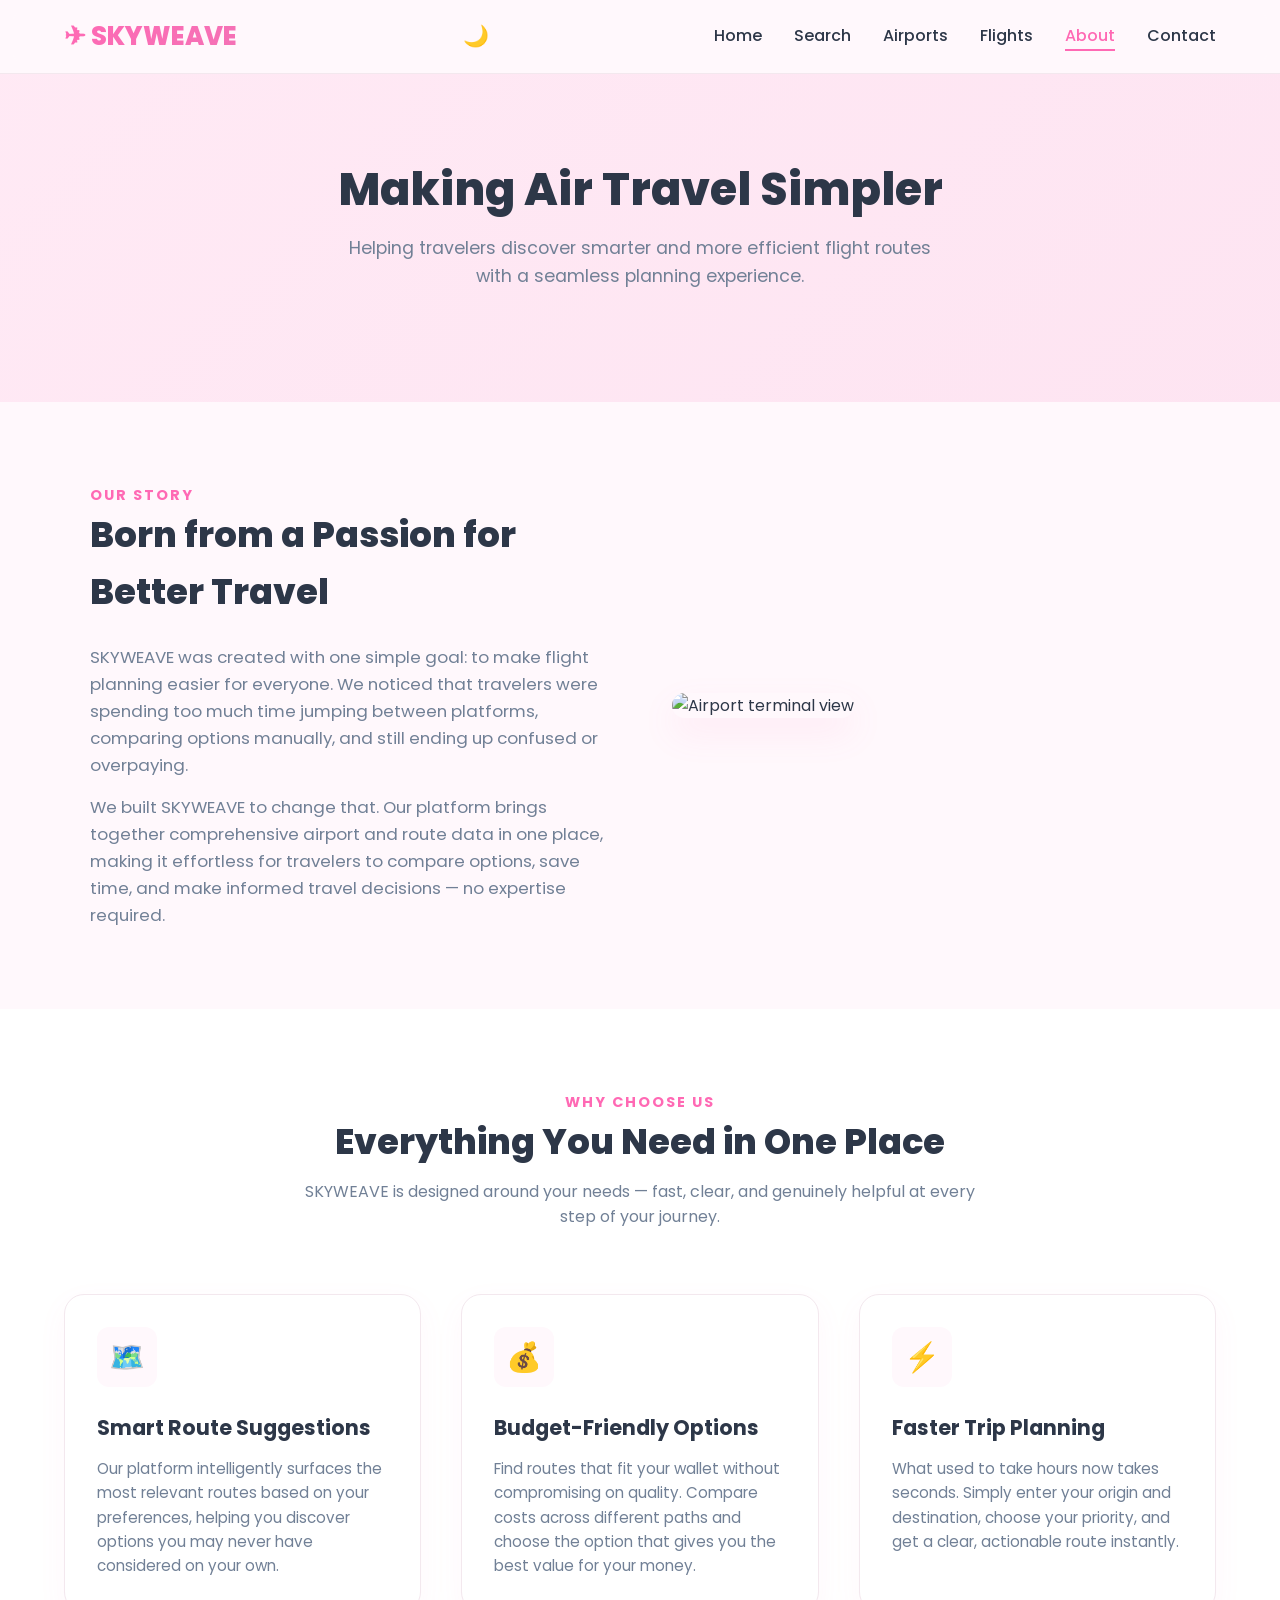
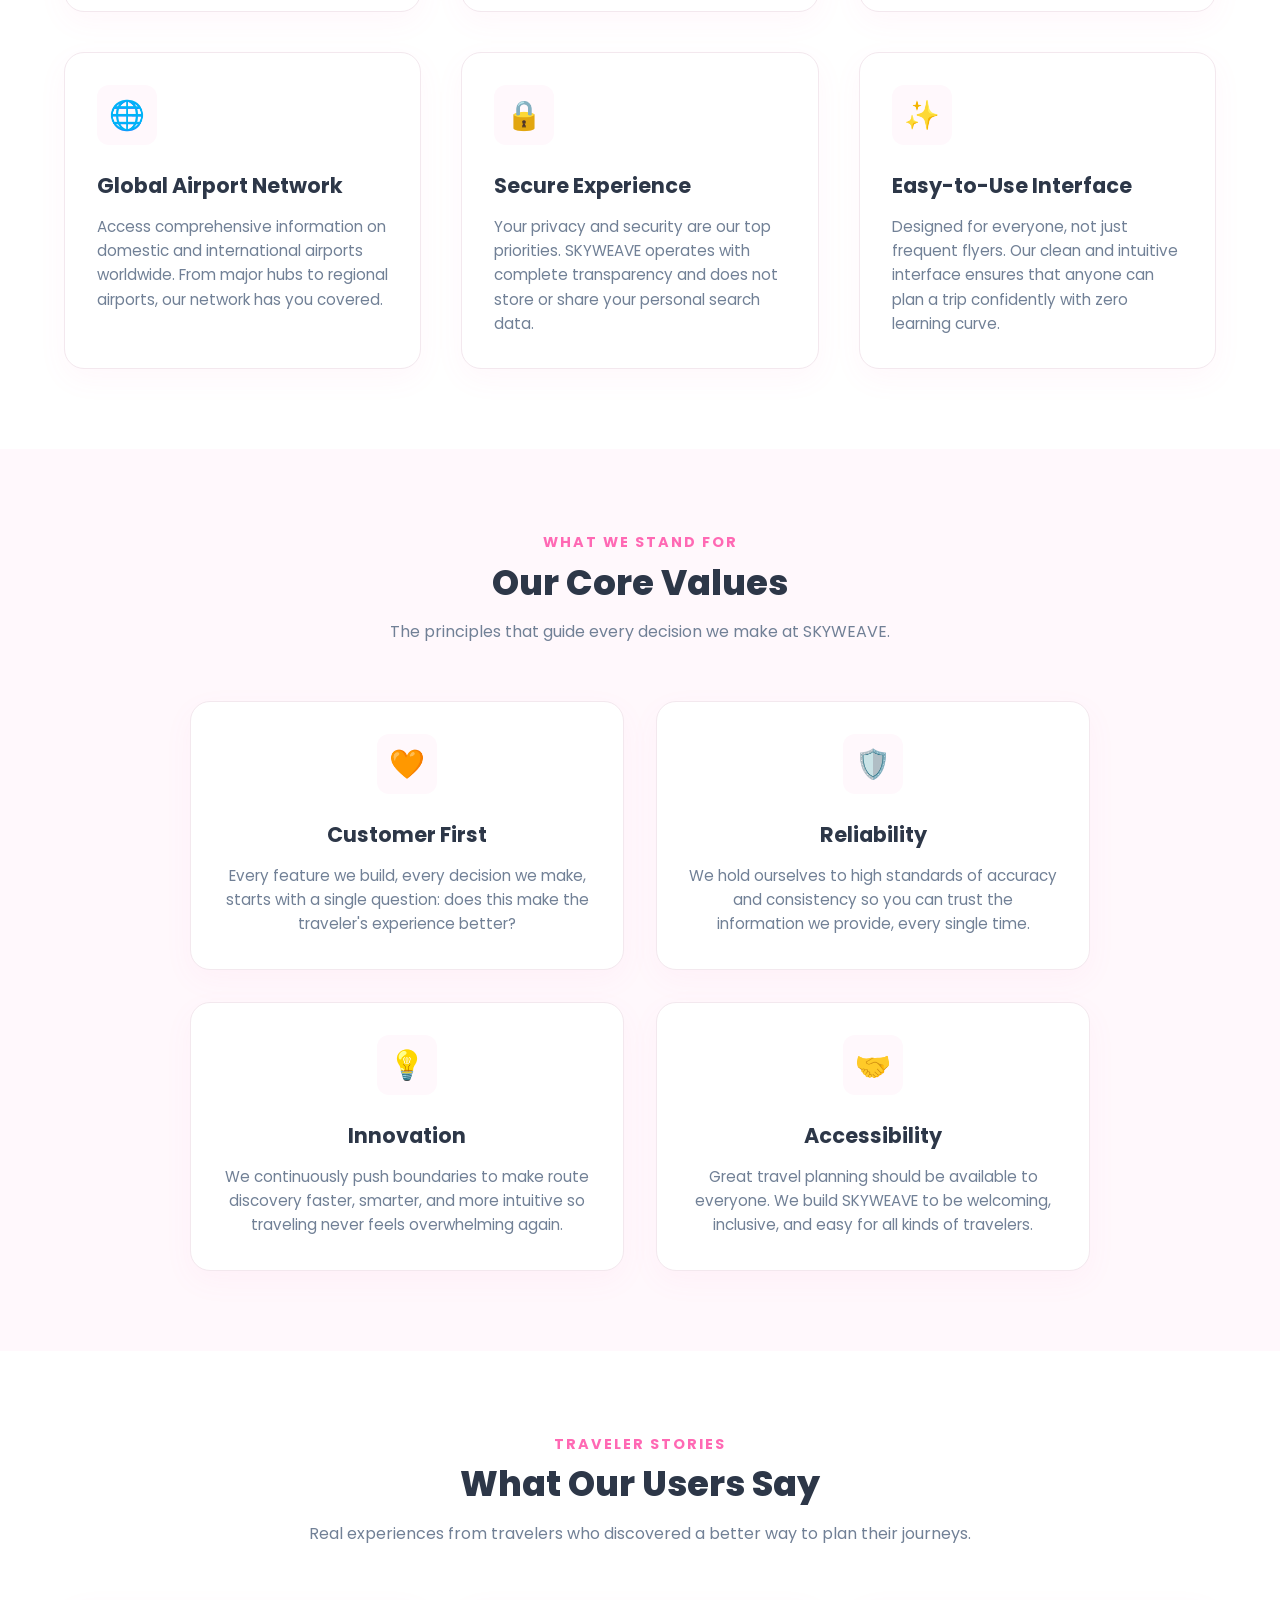
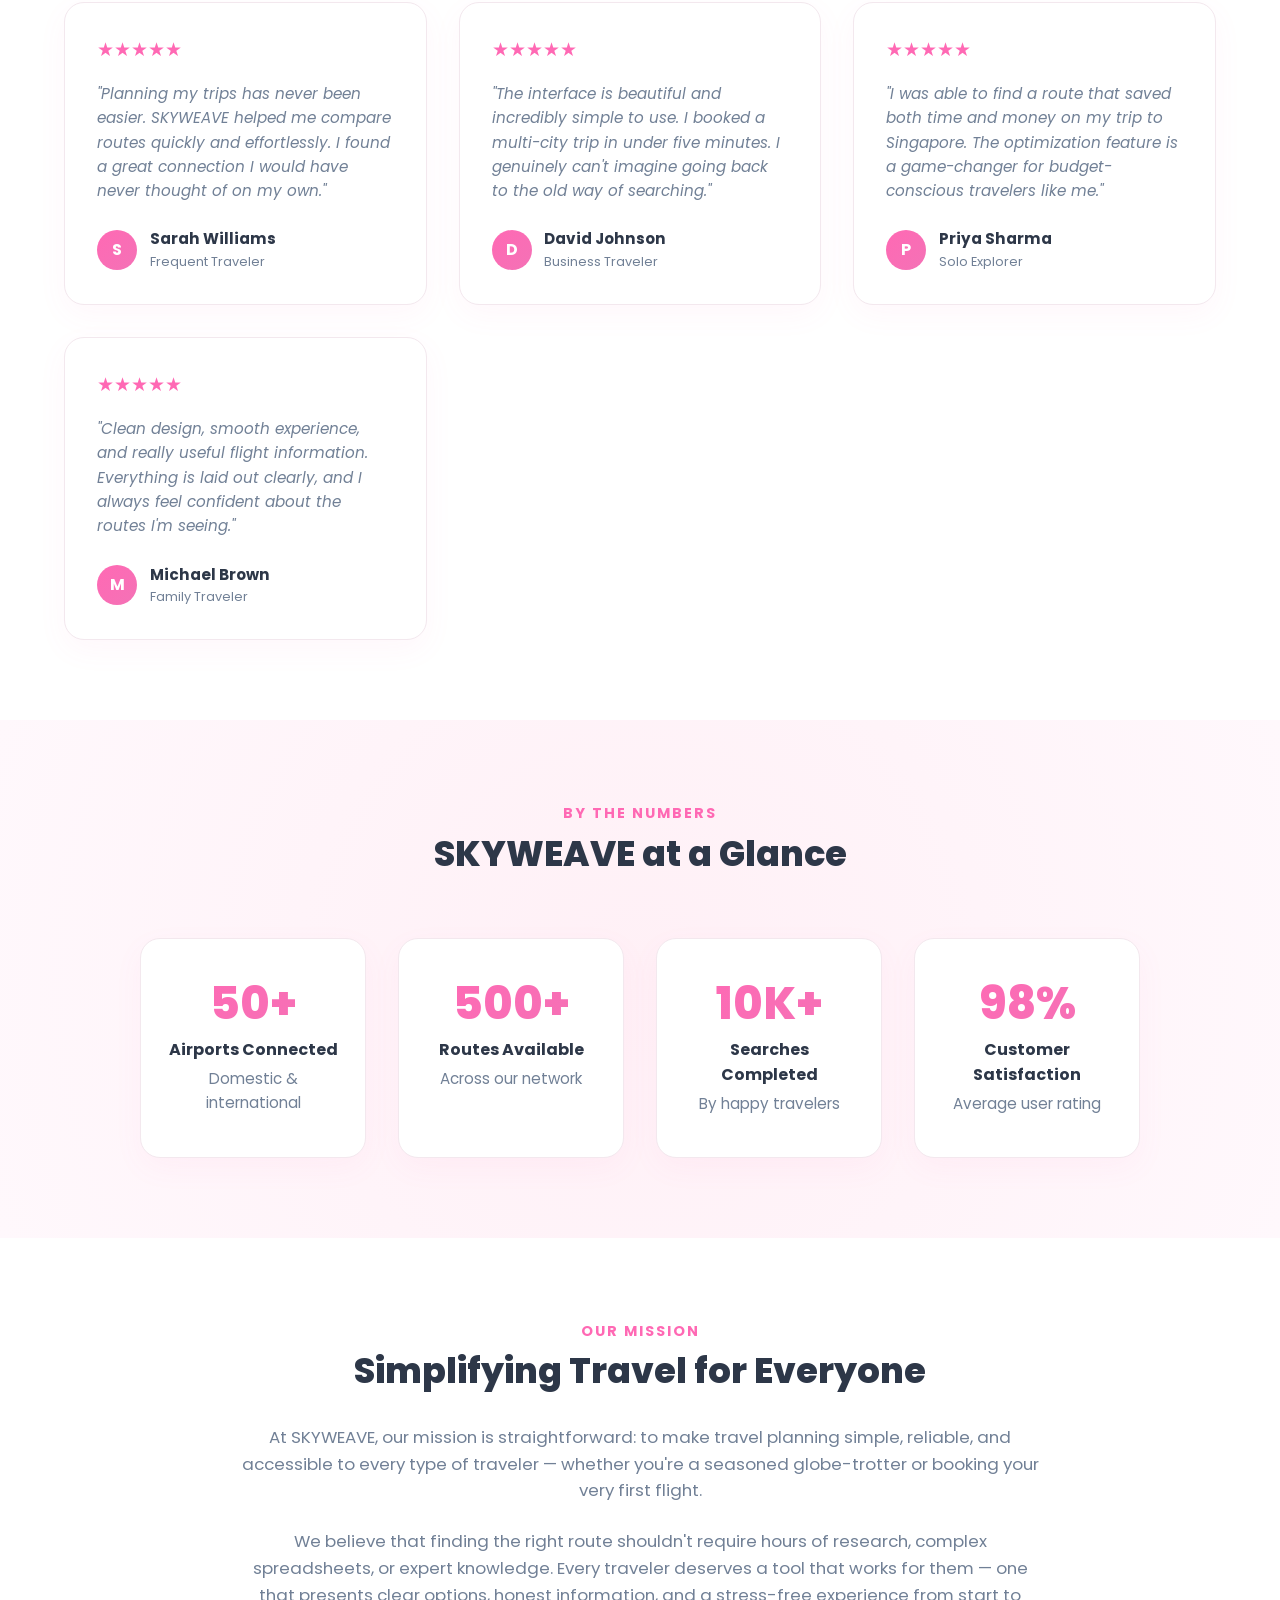
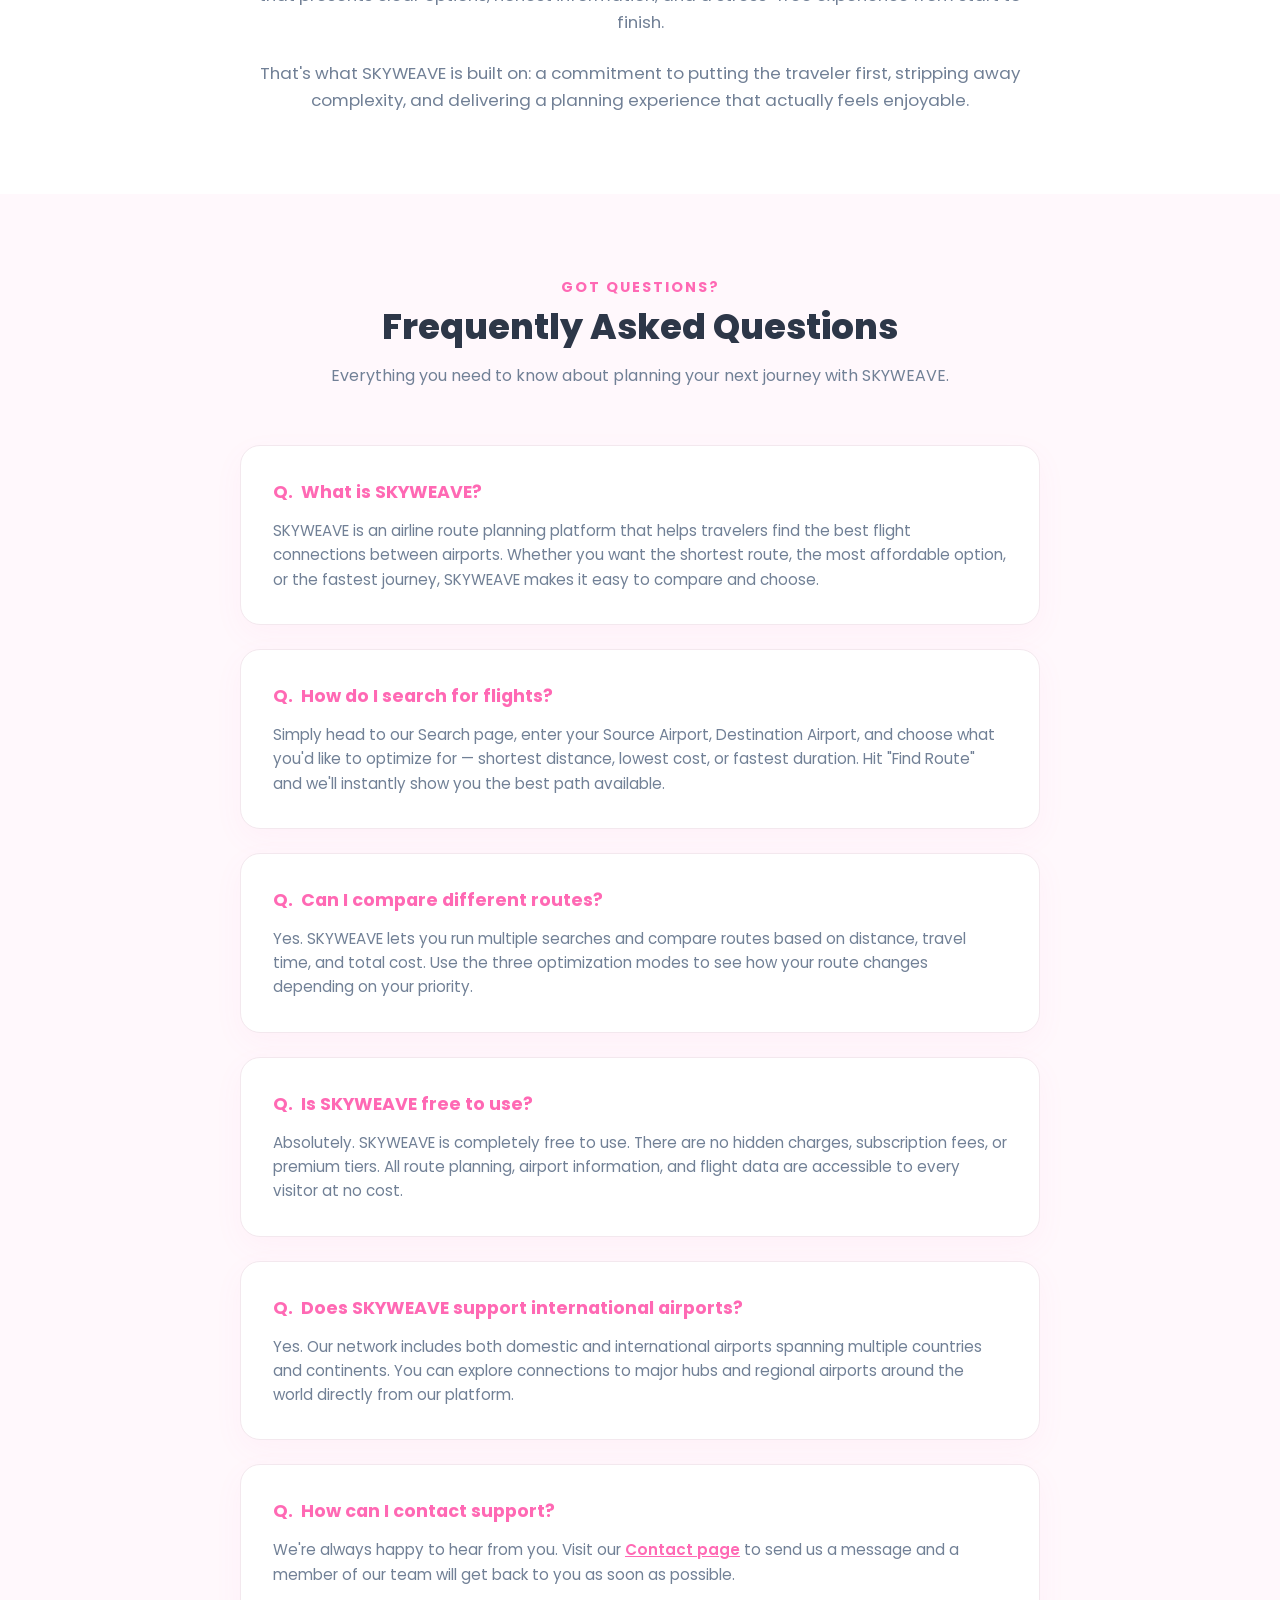
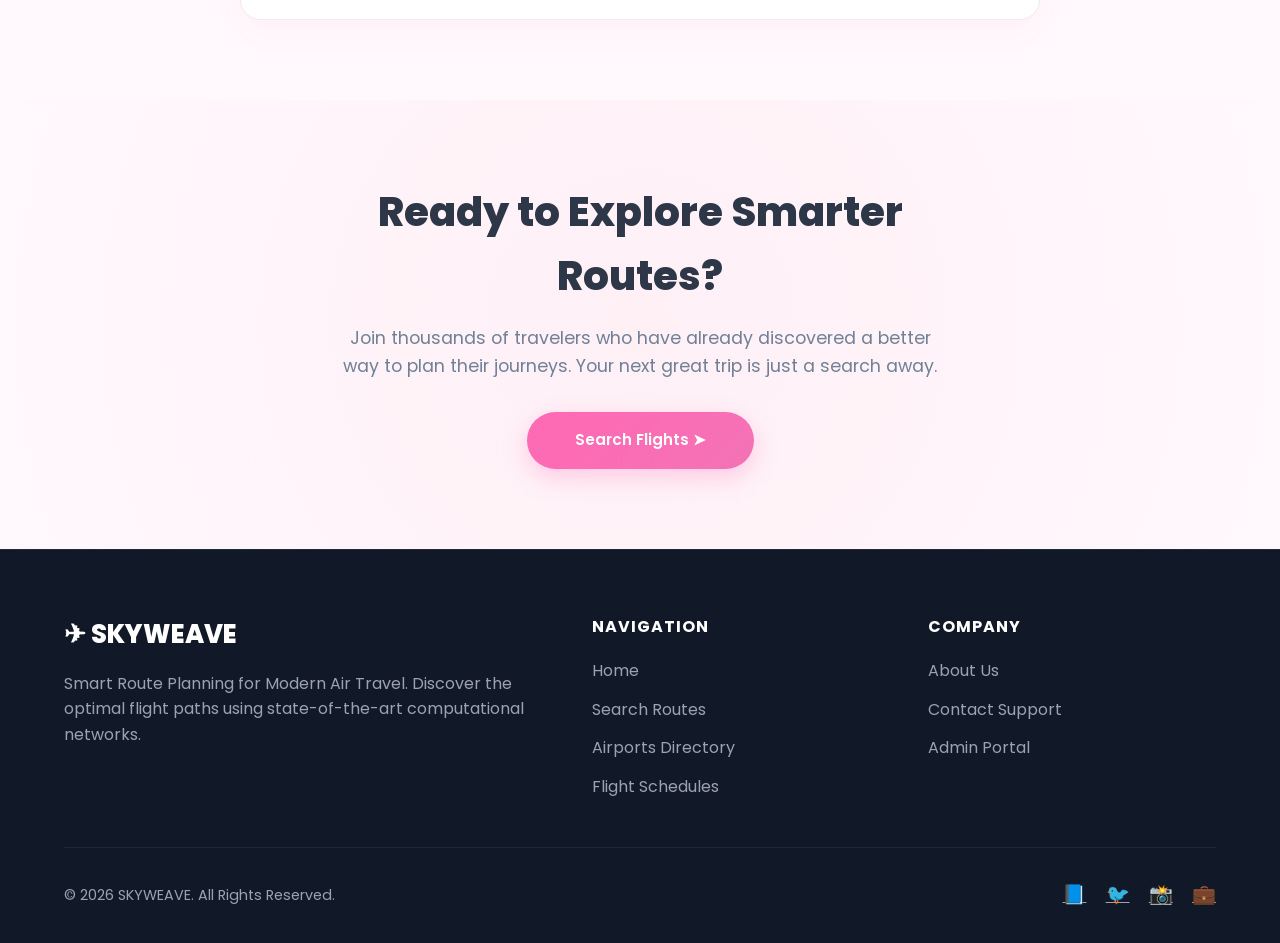
==== web/about.html @ efe57891 "Initial commit - SKYWEAVE Route Planning Platform" ====
<!DOCTYPE html>
<html lang="en">
<head>
    <meta charset="UTF-8">
    <meta name="viewport" content="width=device-width, initial-scale=1.0">
    <meta name="description" content="About SKYWEAVE - Making air travel simpler by helping travelers discover smarter and more efficient flight routes with a seamless planning experience.">
    <title>About Us | SKYWEAVE</title>
    <link rel="stylesheet" href="css/style.css">
</head>
<body>

    <!-- Navigation Bar -->
    <nav class="navbar">
        <a href="index.html" class="nav-brand">
            <span>✈ SKYWEAVE</span>
        </a>
        <button class="nav-toggle" aria-label="Toggle Navigation">☰</button>
        <ul class="nav-links">
            <li><a href="index.html">Home</a></li>
            <li><a href="search.html">Search</a></li>
            <li><a href="airports.html">Airports</a></li>
            <li><a href="flights.html">Flights</a></li>
            <li><a href="about.html">About</a></li>
            <li><a href="contact.html">Contact</a></li>
        </ul>
    </nav>

    <!-- Header Banner -->
    <header style="background: linear-gradient(135deg, rgba(255,105,180,0.1), rgba(244,114,182,0.15)), url('https://images.unsplash.com/photo-1534088568595-a066f410bcda?auto=format&fit=crop&w=1920&q=80') no-repeat center center; background-size: cover; padding: 5rem 5% 7rem 5%; text-align: center;">
        <h1 style="font-size: 2.8rem; font-weight: 800; color: var(--text-color); margin-bottom: 0.5rem;">Making Air Travel Simpler</h1>
        <p style="color: var(--text-muted); font-size: 1.1rem; max-width: 600px; margin: 0 auto;">Helping travelers discover smarter and more efficient flight routes with a seamless planning experience.</p>
    </header>

    <!-- Our Story Section -->
    <section class="section">
        <div style="display: grid; grid-template-columns: 1fr 1fr; gap: 4rem; align-items: center; max-width: 1100px; margin: 0 auto;">
            <div>
                <span class="section-subtitle">Our Story</span>
                <h2 class="section-title" style="margin-bottom: 1.5rem;">Born from a Passion for Better Travel</h2>
                <p class="card-text" style="font-size: 1.05rem; margin-bottom: 1rem;">
                    SKYWEAVE was created with one simple goal: to make flight planning easier for everyone. We noticed that travelers were spending too much time jumping between platforms, comparing options manually, and still ending up confused or overpaying.
                </p>
                <p class="card-text" style="font-size: 1.05rem;">
                    We built SKYWEAVE to change that. Our platform brings together comprehensive airport and route data in one place, making it effortless for travelers to compare options, save time, and make informed travel decisions — no expertise required.
                </p>
            </div>
            <div>
                <img src="https://images.unsplash.com/photo-1436491865332-7a61a109cc05?auto=format&fit=crop&w=800&q=80" alt="Airport terminal view" style="width: 100%; border-radius: var(--border-radius-lg); box-shadow: var(--shadow-medium);">
            </div>
        </div>
    </section>

    <!-- Why Choose SKYWEAVE Section -->
    <section class="section section-alt">
        <div class="section-header">
            <span class="section-subtitle">Why Choose Us</span>
            <h2 class="section-title">Everything You Need in One Place</h2>
            <p class="section-description">SKYWEAVE is designed around your needs — fast, clear, and genuinely helpful at every step of your journey.</p>
        </div>

        <div class="about-features" style="grid-template-columns: repeat(3, 1fr);">
            <div class="card">
                <div class="card-icon">🗺️</div>
                <h3 class="card-title">Smart Route Suggestions</h3>
                <p class="card-text">
                    Our platform intelligently surfaces the most relevant routes based on your preferences, helping you discover options you may never have considered on your own.
                </p>
            </div>
            <div class="card">
                <div class="card-icon">💰</div>
                <h3 class="card-title">Budget-Friendly Options</h3>
                <p class="card-text">
                    Find routes that fit your wallet without compromising on quality. Compare costs across different paths and choose the option that gives you the best value for your money.
                </p>
            </div>
            <div class="card">
                <div class="card-icon">⚡</div>
                <h3 class="card-title">Faster Trip Planning</h3>
                <p class="card-text">
                    What used to take hours now takes seconds. Simply enter your origin and destination, choose your priority, and get a clear, actionable route instantly.
                </p>
            </div>
            <div class="card">
                <div class="card-icon">🌐</div>
                <h3 class="card-title">Global Airport Network</h3>
                <p class="card-text">
                    Access comprehensive information on domestic and international airports worldwide. From major hubs to regional airports, our network has you covered.
                </p>
            </div>
            <div class="card">
                <div class="card-icon">🔒</div>
                <h3 class="card-title">Secure Experience</h3>
                <p class="card-text">
                    Your privacy and security are our top priorities. SKYWEAVE operates with complete transparency and does not store or share your personal search data.
                </p>
            </div>
            <div class="card">
                <div class="card-icon">✨</div>
                <h3 class="card-title">Easy-to-Use Interface</h3>
                <p class="card-text">
                    Designed for everyone, not just frequent flyers. Our clean and intuitive interface ensures that anyone can plan a trip confidently with zero learning curve.
                </p>
            </div>
        </div>
    </section>

    <!-- Our Values Section -->
    <section class="section">
        <div class="section-header">
            <span class="section-subtitle">What We Stand For</span>
            <h2 class="section-title">Our Core Values</h2>
            <p class="section-description">The principles that guide every decision we make at SKYWEAVE.</p>
        </div>

        <div class="card-grid" style="max-width: 900px; margin: 0 auto;">
            <div class="card" style="text-align: center;">
                <div class="card-icon" style="margin: 0 auto 1.5rem auto;">🧡</div>
                <h3 class="card-title">Customer First</h3>
                <p class="card-text">Every feature we build, every decision we make, starts with a single question: does this make the traveler's experience better?</p>
            </div>
            <div class="card" style="text-align: center;">
                <div class="card-icon" style="margin: 0 auto 1.5rem auto;">🛡️</div>
                <h3 class="card-title">Reliability</h3>
                <p class="card-text">We hold ourselves to high standards of accuracy and consistency so you can trust the information we provide, every single time.</p>
            </div>
            <div class="card" style="text-align: center;">
                <div class="card-icon" style="margin: 0 auto 1.5rem auto;">💡</div>
                <h3 class="card-title">Innovation</h3>
                <p class="card-text">We continuously push boundaries to make route discovery faster, smarter, and more intuitive so traveling never feels overwhelming again.</p>
            </div>
            <div class="card" style="text-align: center;">
                <div class="card-icon" style="margin: 0 auto 1.5rem auto;">🤝</div>
                <h3 class="card-title">Accessibility</h3>
                <p class="card-text">Great travel planning should be available to everyone. We build SKYWEAVE to be welcoming, inclusive, and easy for all kinds of travelers.</p>
            </div>
        </div>
    </section>

    <!-- Customer Reviews Section -->
    <section class="section section-alt">
        <div class="section-header">
            <span class="section-subtitle">Traveler Stories</span>
            <h2 class="section-title">What Our Users Say</h2>
            <p class="section-description">Real experiences from travelers who discovered a better way to plan their journeys.</p>
        </div>

        <div class="card-grid">
            <div class="card">
                <div style="color: var(--primary); font-size: 1.2rem; margin-bottom: 1rem;">&#9733;&#9733;&#9733;&#9733;&#9733;</div>
                <p class="card-text" style="font-style: italic; margin-bottom: 1.5rem;">"Planning my trips has never been easier. SKYWEAVE helped me compare routes quickly and effortlessly. I found a great connection I would have never thought of on my own."</p>
                <div style="display: flex; align-items: center; gap: 0.8rem;">
                    <div style="width: 40px; height: 40px; border-radius: 50%; background: linear-gradient(135deg, var(--primary), var(--accent)); display: flex; align-items: center; justify-content: center; color: white; font-weight: 700; flex-shrink: 0;">S</div>
                    <div>
                        <div style="font-weight: 700; font-size: 0.95rem; color: var(--text-color);">Sarah Williams</div>
                        <div style="font-size: 0.8rem; color: var(--text-muted);">Frequent Traveler</div>
                    </div>
                </div>
            </div>
            <div class="card">
                <div style="color: var(--primary); font-size: 1.2rem; margin-bottom: 1rem;">&#9733;&#9733;&#9733;&#9733;&#9733;</div>
                <p class="card-text" style="font-style: italic; margin-bottom: 1.5rem;">"The interface is beautiful and incredibly simple to use. I booked a multi-city trip in under five minutes. I genuinely can't imagine going back to the old way of searching."</p>
                <div style="display: flex; align-items: center; gap: 0.8rem;">
                    <div style="width: 40px; height: 40px; border-radius: 50%; background: linear-gradient(135deg, var(--primary), var(--accent)); display: flex; align-items: center; justify-content: center; color: white; font-weight: 700; flex-shrink: 0;">D</div>
                    <div>
                        <div style="font-weight: 700; font-size: 0.95rem; color: var(--text-color);">David Johnson</div>
                        <div style="font-size: 0.8rem; color: var(--text-muted);">Business Traveler</div>
                    </div>
                </div>
            </div>
            <div class="card">
                <div style="color: var(--primary); font-size: 1.2rem; margin-bottom: 1rem;">&#9733;&#9733;&#9733;&#9733;&#9733;</div>
                <p class="card-text" style="font-style: italic; margin-bottom: 1.5rem;">"I was able to find a route that saved both time and money on my trip to Singapore. The optimization feature is a game-changer for budget-conscious travelers like me."</p>
                <div style="display: flex; align-items: center; gap: 0.8rem;">
                    <div style="width: 40px; height: 40px; border-radius: 50%; background: linear-gradient(135deg, var(--primary), var(--accent)); display: flex; align-items: center; justify-content: center; color: white; font-weight: 700; flex-shrink: 0;">P</div>
                    <div>
                        <div style="font-weight: 700; font-size: 0.95rem; color: var(--text-color);">Priya Sharma</div>
                        <div style="font-size: 0.8rem; color: var(--text-muted);">Solo Explorer</div>
                    </div>
                </div>
            </div>
            <div class="card">
                <div style="color: var(--primary); font-size: 1.2rem; margin-bottom: 1rem;">&#9733;&#9733;&#9733;&#9733;&#9733;</div>
                <p class="card-text" style="font-style: italic; margin-bottom: 1.5rem;">"Clean design, smooth experience, and really useful flight information. Everything is laid out clearly, and I always feel confident about the routes I'm seeing."</p>
                <div style="display: flex; align-items: center; gap: 0.8rem;">
                    <div style="width: 40px; height: 40px; border-radius: 50%; background: linear-gradient(135deg, var(--primary), var(--accent)); display: flex; align-items: center; justify-content: center; color: white; font-weight: 700; flex-shrink: 0;">M</div>
                    <div>
                        <div style="font-weight: 700; font-size: 0.95rem; color: var(--text-color);">Michael Brown</div>
                        <div style="font-size: 0.8rem; color: var(--text-muted);">Family Traveler</div>
                    </div>
                </div>
            </div>
        </div>
    </section>

    <!-- Statistics Section -->
    <section class="section" style="background: radial-gradient(circle at center, #FFF0F6, var(--bg-color));">
        <div class="section-header">
            <span class="section-subtitle">By the Numbers</span>
            <h2 class="section-title">SKYWEAVE at a Glance</h2>
        </div>

        <div style="display: grid; grid-template-columns: repeat(4, 1fr); gap: 2rem; max-width: 1000px; margin: 0 auto;">
            <div class="card" style="text-align: center; padding: 2.5rem 1.5rem;">
                <div style="font-size: 2.8rem; font-weight: 800; background: linear-gradient(135deg, var(--primary), var(--accent)); -webkit-background-clip: text; -webkit-text-fill-color: transparent; line-height: 1.1; margin-bottom: 0.5rem;">50+</div>
                <div style="font-weight: 700; color: var(--text-color); margin-bottom: 0.3rem;">Airports Connected</div>
                <div class="card-text">Domestic &amp; international</div>
            </div>
            <div class="card" style="text-align: center; padding: 2.5rem 1.5rem;">
                <div style="font-size: 2.8rem; font-weight: 800; background: linear-gradient(135deg, var(--primary), var(--accent)); -webkit-background-clip: text; -webkit-text-fill-color: transparent; line-height: 1.1; margin-bottom: 0.5rem;">500+</div>
                <div style="font-weight: 700; color: var(--text-color); margin-bottom: 0.3rem;">Routes Available</div>
                <div class="card-text">Across our network</div>
            </div>
            <div class="card" style="text-align: center; padding: 2.5rem 1.5rem;">
                <div style="font-size: 2.8rem; font-weight: 800; background: linear-gradient(135deg, var(--primary), var(--accent)); -webkit-background-clip: text; -webkit-text-fill-color: transparent; line-height: 1.1; margin-bottom: 0.5rem;">10K+</div>
                <div style="font-weight: 700; color: var(--text-color); margin-bottom: 0.3rem;">Searches Completed</div>
                <div class="card-text">By happy travelers</div>
            </div>
            <div class="card" style="text-align: center; padding: 2.5rem 1.5rem;">
                <div style="font-size: 2.8rem; font-weight: 800; background: linear-gradient(135deg, var(--primary), var(--accent)); -webkit-background-clip: text; -webkit-text-fill-color: transparent; line-height: 1.1; margin-bottom: 0.5rem;">98%</div>
                <div style="font-weight: 700; color: var(--text-color); margin-bottom: 0.3rem;">Customer Satisfaction</div>
                <div class="card-text">Average user rating</div>
            </div>
        </div>
    </section>

    <!-- Our Mission Section -->
    <section class="section section-alt">
        <div style="max-width: 800px; margin: 0 auto; text-align: center;">
            <span class="section-subtitle">Our Mission</span>
            <h2 class="section-title" style="margin-bottom: 1.5rem;">Simplifying Travel for Everyone</h2>
            <p class="card-text" style="font-size: 1.05rem; margin-bottom: 1.5rem;">
                At SKYWEAVE, our mission is straightforward: to make travel planning simple, reliable, and accessible to every type of traveler — whether you're a seasoned globe-trotter or booking your very first flight.
            </p>
            <p class="card-text" style="font-size: 1.05rem; margin-bottom: 1.5rem;">
                We believe that finding the right route shouldn't require hours of research, complex spreadsheets, or expert knowledge. Every traveler deserves a tool that works for them — one that presents clear options, honest information, and a stress-free experience from start to finish.
            </p>
            <p class="card-text" style="font-size: 1.05rem;">
                That's what SKYWEAVE is built on: a commitment to putting the traveler first, stripping away complexity, and delivering a planning experience that actually feels enjoyable.
            </p>
        </div>
    </section>

    <!-- FAQ Section -->
    <section class="section">
        <div class="section-header">
            <span class="section-subtitle">Got Questions?</span>
            <h2 class="section-title">Frequently Asked Questions</h2>
            <p class="section-description">Everything you need to know about planning your next journey with SKYWEAVE.</p>
        </div>

        <div style="max-width: 800px; margin: 0 auto; display: flex; flex-direction: column; gap: 1.5rem;">
            <div class="card">
                <h3 class="card-title" style="font-size: 1.1rem; display: flex; gap: 0.5rem; color: var(--primary);">
                    <span>Q.</span> What is SKYWEAVE?
                </h3>
                <p class="card-text" style="margin-top: 0.5rem;">
                    SKYWEAVE is an airline route planning platform that helps travelers find the best flight connections between airports. Whether you want the shortest route, the most affordable option, or the fastest journey, SKYWEAVE makes it easy to compare and choose.
                </p>
            </div>
            <div class="card">
                <h3 class="card-title" style="font-size: 1.1rem; display: flex; gap: 0.5rem; color: var(--primary);">
                    <span>Q.</span> How do I search for flights?
                </h3>
                <p class="card-text" style="margin-top: 0.5rem;">
                    Simply head to our Search page, enter your Source Airport, Destination Airport, and choose what you'd like to optimize for — shortest distance, lowest cost, or fastest duration. Hit "Find Route" and we'll instantly show you the best path available.
                </p>
            </div>
            <div class="card">
                <h3 class="card-title" style="font-size: 1.1rem; display: flex; gap: 0.5rem; color: var(--primary);">
                    <span>Q.</span> Can I compare different routes?
                </h3>
                <p class="card-text" style="margin-top: 0.5rem;">
                    Yes. SKYWEAVE lets you run multiple searches and compare routes based on distance, travel time, and total cost. Use the three optimization modes to see how your route changes depending on your priority.
                </p>
            </div>
            <div class="card">
                <h3 class="card-title" style="font-size: 1.1rem; display: flex; gap: 0.5rem; color: var(--primary);">
                    <span>Q.</span> Is SKYWEAVE free to use?
                </h3>
                <p class="card-text" style="margin-top: 0.5rem;">
                    Absolutely. SKYWEAVE is completely free to use. There are no hidden charges, subscription fees, or premium tiers. All route planning, airport information, and flight data are accessible to every visitor at no cost.
                </p>
            </div>
            <div class="card">
                <h3 class="card-title" style="font-size: 1.1rem; display: flex; gap: 0.5rem; color: var(--primary);">
                    <span>Q.</span> Does SKYWEAVE support international airports?
                </h3>
                <p class="card-text" style="margin-top: 0.5rem;">
                    Yes. Our network includes both domestic and international airports spanning multiple countries and continents. You can explore connections to major hubs and regional airports around the world directly from our platform.
                </p>
            </div>
            <div class="card">
                <h3 class="card-title" style="font-size: 1.1rem; display: flex; gap: 0.5rem; color: var(--primary);">
                    <span>Q.</span> How can I contact support?
                </h3>
                <p class="card-text" style="margin-top: 0.5rem;">
                    We're always happy to hear from you. Visit our <a href="contact.html" style="color: var(--primary); font-weight: 600;">Contact page</a> to send us a message and a member of our team will get back to you as soon as possible.
                </p>
            </div>
        </div>
    </section>

    <!-- Call to Action Section -->
    <section class="section section-alt" style="text-align: center; background: radial-gradient(circle at center, #FFF0F6, var(--bg-color));">
        <div style="max-width: 600px; margin: 0 auto;">
            <h2 class="section-title" style="font-size: 2.5rem; margin-bottom: 1rem;">Ready to Explore Smarter Routes?</h2>
            <p class="section-description" style="margin-bottom: 2rem; font-size: 1.1rem;">
                Join thousands of travelers who have already discovered a better way to plan their journeys. Your next great trip is just a search away.
            </p>
            <a href="search.html" class="btn btn-primary" style="padding: 1rem 3rem;">Search Flights &#10148;</a>
        </div>
    </section>

    <!-- Footer -->
    <footer class="footer">
        <div class="footer-grid">
            <div class="footer-brand">
                <a href="index.html" class="footer-logo">✈ SKYWEAVE</a>
                <p>Smart Route Planning for Modern Air Travel. Discover the optimal flight paths using state-of-the-art computational networks.</p>
            </div>
            <div>
                <h4 class="footer-title">Navigation</h4>
                <ul class="footer-links">
                    <li><a href="index.html">Home</a></li>
                    <li><a href="search.html">Search Routes</a></li>
                    <li><a href="airports.html">Airports Directory</a></li>
                    <li><a href="flights.html">Flight Schedules</a></li>
                </ul>
            </div>
            <div>
                <h4 class="footer-title">Company</h4>
                <ul class="footer-links">
                    <li><a href="about.html">About Us</a></li>
                    <li><a href="contact.html">Contact Support</a></li>
                    <li><a href="admin-login.html">Admin Portal</a></li>
                </ul>
            </div>
        </div>
        <div class="footer-bottom">
            <p>&copy; 2026 SKYWEAVE. All Rights Reserved.</p>
            <div class="footer-socials">
                <a href="#">📘</a>
                <a href="#">🐦</a>
                <a href="#">📸</a>
                <a href="#">💼</a>
            </div>
        </div>
    </footer>

    <script src="js/app.js"></script>
</body>
</html>
---- web/css/style.css ----
@import url('https://fonts.googleapis.com/css2?family=Poppins:wght@300;400;500;600;700;800&display=swap');

:root {
    --bg-color: #FFF8FC;
    --card-color: #ffffff;
    --primary: #FF69B4;
    --primary-hover: #e0529c;
    --secondary: #FFC1DA;
    --accent: #F472B6;
    --text-color: #2D3748;
    --text-muted: #718096;
    --border-color: #F3E8EE;
    --success: #10B981;
    --error: #EF4444;
    --warning: #F59E0B;
    
    --shadow-soft: 0 10px 30px rgba(255, 105, 180, 0.05);
    --shadow-medium: 0 15px 35px rgba(255, 105, 180, 0.1);
    --shadow-glow: 0 8px 25px rgba(255, 105, 180, 0.3);
    
    --transition-smooth: all 0.3s cubic-bezier(0.4, 0, 0.2, 1);
    --border-radius-lg: 20px;
    --border-radius-md: 12px;
    --border-radius-pill: 50px;
}

[data-theme="dark"] {
    --bg-color: #0F090D;
    --card-color: #1A1217;
    --text-color: #F8FAFC;
    --text-muted: #94A3B8;
    --border-color: #2D1B25;
    
    --shadow-soft: 0 10px 30px rgba(0, 0, 0, 0.3);
    --shadow-medium: 0 15px 35px rgba(0, 0, 0, 0.45);
    --shadow-glow: 0 8px 25px rgba(255, 105, 180, 0.2);
}

* {
    margin: 0;
    padding: 0;
    box-sizing: border-box;
}

body {
    font-family: 'Poppins', sans-serif;
    background-color: var(--bg-color);
    color: var(--text-color);
    line-height: 1.6;
    overflow-x: hidden;
}

/* Animations */
@keyframes fadeIn {
    from { opacity: 0; }
    to { opacity: 1; }
}

@keyframes slideUp {
    from {
        opacity: 0;
        transform: translateY(30px);
    }
    to {
        opacity: 1;
        transform: translateY(0);
    }
}

@keyframes floatAirplane {
    0% { transform: translateY(0px) rotate(0deg); }
    50% { transform: translateY(-10px) rotate(2deg); }
    100% { transform: translateY(0px) rotate(0deg); }
}

@keyframes driftClouds {
    0% { transform: translateX(-10%); }
    100% { transform: translateX(110%); }
}

@keyframes pulseGlow {
    0% { box-shadow: 0 0 0 0 rgba(255, 105, 180, 0.4); }
    70% { box-shadow: 0 0 0 15px rgba(255, 105, 180, 0); }
    100% { box-shadow: 0 0 0 0 rgba(255, 105, 180, 0); }
}

/* Sticky Navigation Bar */
.navbar {
    position: sticky;
    top: 0;
    z-index: 1000;
    background: rgba(255, 248, 252, 0.85);
    backdrop-filter: blur(10px);
    -webkit-backdrop-filter: blur(10px);
    border-bottom: 1px solid var(--border-color);
    padding: 1rem 5%;
    display: flex;
    justify-content: space-between;
    align-items: center;
    transition: var(--transition-smooth);
}

.navbar.scrolled {
    padding: 0.6rem 5%;
    background: rgba(255, 255, 255, 0.95);
    box-shadow: var(--shadow-soft);
}

.nav-brand {
    font-size: 1.6rem;
    font-weight: 800;
    color: var(--primary);
    text-decoration: none;
    display: flex;
    align-items: center;
    gap: 0.5rem;
}

.nav-brand span {
    background: linear-gradient(135deg, var(--primary), var(--accent));
    -webkit-background-clip: text;
    -webkit-text-fill-color: transparent;
}

.nav-links {
    display: flex;
    list-style: none;
    gap: 2rem;
    align-items: center;
}

.nav-links a {
    text-decoration: none;
    color: var(--text-color);
    font-weight: 500;
    transition: var(--transition-smooth);
    position: relative;
    padding: 0.2rem 0;
}

.nav-links a:hover, .nav-links a.active {
    color: var(--primary);
}

.nav-links a::after {
    content: '';
    position: absolute;
    bottom: 0;
    left: 0;
    width: 0;
    height: 2px;
    background: var(--primary);
    transition: var(--transition-smooth);
}

.nav-links a:hover::after, .nav-links a.active::after {
    width: 100%;
}

.nav-toggle {
    display: none;
    background: none;
    border: none;
    font-size: 1.5rem;
    color: var(--text-color);
    cursor: pointer;
}

.btn-admin-nav {
    background: linear-gradient(135deg, var(--primary), var(--accent));
    color: white !important;
    padding: 0.5rem 1.2rem !important;
    border-radius: var(--border-radius-pill);
    box-shadow: var(--shadow-soft);
}

.btn-admin-nav::after {
    display: none !important;
}

.btn-admin-nav:hover {
    transform: translateY(-2px);
    box-shadow: var(--shadow-glow) !important;
}

/* Hero Section */
.hero {
    position: relative;
    min-height: 80vh;
    padding: 4rem 5%;
    display: flex;
    align-items: center;
    background: radial-gradient(circle at top right, rgba(255, 193, 218, 0.4), transparent), 
                url('https://images.unsplash.com/photo-1534088568595-a066f410bcda?auto=format&fit=crop&w=1920&q=80') no-repeat center center;
    background-size: cover;
    color: var(--text-color);
    overflow: hidden;
}

.hero::before {
    content: '';
    position: absolute;
    top: 0;
    left: 0;
    right: 0;
    bottom: 0;
    background: rgba(255, 248, 252, 0.85); /* Pastel overlay for readability */
    z-index: 1;
}

.hero-content {
    position: relative;
    z-index: 2;
    max-width: 600px;
    animation: slideUp 1s ease-out;
}

.hero-subtitle {
    color: var(--primary);
    font-weight: 700;
    font-size: 1.1rem;
    text-transform: uppercase;
    letter-spacing: 2px;
    margin-bottom: 1rem;
}

.hero-title {
    font-size: 3.5rem;
    font-weight: 800;
    line-height: 1.2;
    margin-bottom: 1.5rem;
    background: linear-gradient(135deg, #2D3748, var(--primary));
    -webkit-background-clip: text;
    -webkit-text-fill-color: transparent;
}

.hero-description {
    font-size: 1.1rem;
    color: var(--text-muted);
    margin-bottom: 2rem;
}

.hero-actions {
    display: flex;
    gap: 1.2rem;
}

.hero-image-container {
    position: relative;
    z-index: 2;
    flex: 1;
    display: flex;
    justify-content: center;
    align-items: center;
    animation: fadeIn 1.5s ease-out;
}

.hero-poster-grid {
    display: grid;
    grid-template-columns: 1fr 1fr;
    grid-gap: 12px;
    width: 100%;
    max-width: 480px;
    height: 380px;
}

.poster-img {
    width: 100%;
    height: 100%;
    object-fit: cover;
    border-radius: var(--border-radius-md);
    box-shadow: var(--shadow-soft);
    border: 3px solid var(--card-color);
    transition: var(--transition-smooth);
}

.poster-img-tall {
    grid-row: span 2;
    height: 380px;
}

.poster-img-wide-1 {
    height: 184px;
}

.poster-img-wide-2 {
    height: 184px;
}

.poster-img:hover {
    transform: translateY(-5px);
    box-shadow: var(--shadow-medium);
}

/* Cloud Graphics */
.cloud-drift {
    position: absolute;
    width: 250px;
    height: 100px;
    background: rgba(255, 255, 255, 0.6);
    border-radius: 100px;
    filter: blur(10px);
    z-index: 1;
    pointer-events: none;
}

.cloud-1 { top: 15%; animation: driftClouds 45s linear infinite; }
.cloud-2 { bottom: 20%; animation: driftClouds 60s linear infinite; }

/* Buttons */
.btn {
    display: inline-flex;
    align-items: center;
    justify-content: center;
    gap: 0.5rem;
    padding: 0.8rem 2rem;
    border-radius: var(--border-radius-pill);
    font-weight: 600;
    text-decoration: none;
    border: none;
    cursor: pointer;
    transition: var(--transition-smooth);
    font-family: inherit;
    font-size: 0.95rem;
}

.btn-primary {
    background: linear-gradient(135deg, var(--primary), var(--accent));
    color: white;
    box-shadow: var(--shadow-glow);
}

.btn-primary:hover {
    transform: translateY(-3px) scale(1.02);
    box-shadow: 0 12px 30px rgba(255, 105, 180, 0.45);
}

.btn-secondary {
    background: white;
    color: var(--primary);
    border: 2px solid var(--secondary);
    box-shadow: var(--shadow-soft);
}

.btn-secondary:hover {
    background: var(--bg-color);
    transform: translateY(-3px);
    box-shadow: var(--shadow-medium);
}

.btn-small {
    padding: 0.5rem 1.2rem;
    font-size: 0.85rem;
}

.btn-danger {
    background: var(--error);
    color: white;
}

.btn-danger:hover {
    background: #dc2626;
    transform: translateY(-2px);
}

/* Sections */
.section {
    padding: 5rem 5%;
}

.section-alt {
    background-color: white;
}

.section-header {
    text-align: center;
    max-width: 700px;
    margin: 0 auto 3.5rem auto;
}

.section-subtitle {
    color: var(--primary);
    font-weight: 700;
    text-transform: uppercase;
    font-size: 0.9rem;
    letter-spacing: 2px;
    margin-bottom: 0.5rem;
}

.section-title {
    font-size: 2.2rem;
    font-weight: 800;
    color: var(--text-color);
}

.section-description {
    color: var(--text-muted);
    margin-top: 0.5rem;
}

/* Cards */
.card-grid {
    display: grid;
    grid-template-columns: repeat(auto-fill, minmax(280px, 1fr));
    gap: 2rem;
}

.card {
    background: var(--card-color);
    border-radius: var(--border-radius-lg);
    padding: 2rem;
    box-shadow: var(--shadow-soft);
    border: 1px solid var(--border-color);
    transition: var(--transition-smooth);
    position: relative;
    overflow: hidden;
}

.card:hover {
    transform: translateY(-10px);
    box-shadow: var(--shadow-medium);
    border-color: var(--secondary);
}

.card-icon {
    width: 60px;
    height: 60px;
    border-radius: var(--border-radius-md);
    background: var(--bg-color);
    color: var(--primary);
    display: flex;
    align-items: center;
    justify-content: center;
    font-size: 1.8rem;
    margin-bottom: 1.5rem;
    transition: var(--transition-smooth);
}

.card:hover .card-icon {
    background: var(--primary);
    color: white;
}

.card-title {
    font-size: 1.3rem;
    font-weight: 700;
    margin-bottom: 0.8rem;
    color: var(--text-color);
}

.card-text {
    color: var(--text-muted);
    font-size: 0.95rem;
}

/* Search Page Specific */
.search-container {
    background: white;
    border-radius: var(--border-radius-lg);
    box-shadow: var(--shadow-medium);
    padding: 3rem;
    max-width: 900px;
    margin: -5rem auto 4rem auto;
    position: relative;
    z-index: 10;
    border: 1px solid var(--border-color);
}

.search-form-grid {
    display: grid;
    grid-template-columns: repeat(3, 1fr);
    gap: 1.5rem;
    margin-bottom: 1.5rem;
}

.form-group {
    display: flex;
    flex-direction: column;
    gap: 0.5rem;
    position: relative;
}

.form-group label {
    font-weight: 600;
    font-size: 0.9rem;
    color: var(--text-color);
    display: flex;
    align-items: center;
    gap: 0.4rem;
}

.form-control {
    width: 100%;
    padding: 0.9rem 1.2rem;
    border-radius: var(--border-radius-md);
    border: 1px solid var(--border-color);
    font-family: inherit;
    font-size: 0.95rem;
    color: var(--text-color);
    background: var(--bg-color);
    transition: var(--transition-smooth);
}

.form-control:focus {
    outline: none;
    border-color: var(--primary);
    background: white;
    box-shadow: 0 0 0 3px rgba(255, 105, 180, 0.15);
}

/* Dropdown Suggestion */
.suggestions-list {
    position: absolute;
    top: 100%;
    left: 0;
    right: 0;
    background: white;
    border: 1px solid var(--border-color);
    border-radius: var(--border-radius-md);
    box-shadow: var(--shadow-medium);
    max-height: 200px;
    overflow-y: auto;
    z-index: 100;
    list-style: none;
    margin-top: 0.2rem;
}

.suggestions-list li {
    padding: 0.8rem 1.2rem;
    cursor: pointer;
    transition: var(--transition-smooth);
    font-size: 0.9rem;
    border-bottom: 1px solid var(--bg-color);
}

.suggestions-list li:hover {
    background-color: var(--bg-color);
    color: var(--primary);
}

.optimization-options {
    display: flex;
    gap: 1.5rem;
    margin: 1.5rem 0;
    justify-content: center;
}

.opt-btn {
    flex: 1;
    background: var(--bg-color);
    color: var(--text-color); 
    border: 1px solid var(--border-color);
    border-radius: var(--border-radius-md);
    padding: 1rem;
    display: flex;
    align-items: center;
    justify-content: center;
    gap: 0.6rem;
    font-weight: 600;
    cursor: pointer;
    transition: var(--transition-smooth);
}

.opt-btn.active, .opt-btn:hover {
    background: white;
    border-color: var(--primary);
    color: var(--primary);
    box-shadow: var(--shadow-soft);
}

.search-submit-container {
    text-align: center;
    margin-top: 1.5rem;
}

.search-submit-container .btn {
    min-width: 250px;
    padding: 1rem 3rem;
}

/* Route Result Layout */
.result-section {
    max-width: 900px;
    margin: 0 auto;
    animation: fadeIn 0.8s ease-in-out;
}

.result-summary-card {
    background: white;
    border-radius: var(--border-radius-lg);
    box-shadow: var(--shadow-soft);
    border: 1px solid var(--border-color);
    padding: 2.5rem;
    margin-bottom: 2rem;
    position: relative;
}

.result-summary-grid {
    display: grid;
    grid-template-columns: repeat(4, 1fr);
    gap: 1.5rem;
    text-align: center;
    margin-top: 1.5rem;
}

.summary-item {
    border-right: 1px solid var(--border-color);
}

.summary-item:last-child {
    border-right: none;
}

.summary-val {
    font-size: 1.6rem;
    font-weight: 800;
    color: var(--primary);
}

.summary-lbl {
    font-size: 0.85rem;
    color: var(--text-muted);
    text-transform: uppercase;
    font-weight: 600;
}

/* Route Path Visualizer */
.path-timeline {
    position: relative;
    padding: 2rem 0;
    display: flex;
    flex-direction: column;
    gap: 1.5rem;
}

.path-timeline::before {
    content: '';
    position: absolute;
    top: 0;
    bottom: 0;
    left: 45px;
    width: 4px;
    background: var(--secondary);
    border-radius: 10px;
}

.timeline-node {
    display: flex;
    align-items: center;
    position: relative;
    z-index: 2;
}

.node-badge {
    width: 94px;
    height: 40px;
    border-radius: var(--border-radius-md);
    background: white;
    border: 3px solid var(--primary);
    color: var(--primary);
    display: flex;
    align-items: center;
    justify-content: center;
    font-weight: 800;
    font-size: 1.1rem;
    box-shadow: var(--shadow-soft);
    margin-right: 2rem;
}

.node-info {
    background: white;
    border-radius: var(--border-radius-md);
    border: 1px solid var(--border-color);
    box-shadow: var(--shadow-soft);
    padding: 1rem 1.5rem;
    flex: 1;
}

.timeline-edge {
    display: flex;
    align-items: center;
    position: relative;
    z-index: 2;
    margin: 0.5rem 0 0.5rem 90px;
}

.edge-info-card {
    background: rgba(255, 248, 252, 0.85);
    border-radius: var(--border-radius-md);
    border: 1px dashed var(--accent);
    padding: 1rem 1.5rem;
    display: flex;
    align-items: center;
    justify-content: space-between;
    width: 100%;
    max-width: 600px;
}

.edge-flight-meta {
    display: flex;
    flex-direction: column;
}

.edge-airline {
    font-weight: 700;
    font-size: 1rem;
    color: var(--text-color);
}

.edge-flight-num {
    font-size: 0.85rem;
    color: var(--text-muted);
}

.edge-stats {
    display: flex;
    gap: 1.5rem;
    font-size: 0.9rem;
    color: var(--text-muted);
}

.edge-stats span {
    display: flex;
    align-items: center;
    gap: 0.3rem;
}

/* Algorithm Logs Card */
.logs-card {
    background: #1E293B;
    color: #F8FAFC;
    border-radius: var(--border-radius-lg);
    padding: 2rem;
    margin-top: 2rem;
    box-shadow: var(--shadow-medium);
    font-family: 'Courier New', Courier, monospace;
}

.logs-title {
    font-family: 'Poppins', sans-serif;
    color: #F472B6;
    margin-bottom: 1.5rem;
    font-weight: 700;
}

.logs-container {
    max-height: 250px;
    overflow-y: auto;
    display: flex;
    flex-direction: column;
    gap: 0.5rem;
    font-size: 0.85rem;
    padding-right: 1rem;
}

.logs-container::-webkit-scrollbar {
    width: 8px;
}

.logs-container::-webkit-scrollbar-thumb {
    background: #475569;
    border-radius: 4px;
}

.log-line {
    border-left: 2px solid #475569;
    padding-left: 0.8rem;
    line-height: 1.4;
}

.log-line.highlight {
    border-left-color: #F472B6;
    color: #F472B6;
}

/* Loading Spinner */
.spinner-container {
    display: none;
    text-align: center;
    padding: 3rem 0;
}

.spinner {
    width: 60px;
    height: 60px;
    border: 5px solid var(--secondary);
    border-top: 5px solid var(--primary);
    border-radius: 50%;
    animation: rotate 1s linear infinite, pulseGlow 1.5s infinite;
    margin: 0 auto 1.5rem auto;
}

@keyframes rotate {
    0% { transform: rotate(0deg); }
    100% { transform: rotate(360deg); }
}

/* Toast Notifications */
.toast-container {
    position: fixed;
    bottom: 2rem;
    right: 2rem;
    z-index: 10000;
    display: flex;
    flex-direction: column;
    gap: 0.8rem;
}

.toast {
    background: white;
    border-radius: var(--border-radius-md);
    box-shadow: var(--shadow-medium);
    padding: 1rem 1.5rem;
    min-width: 300px;
    display: flex;
    align-items: center;
    gap: 1rem;
    border-left: 5px solid var(--primary);
    animation: slideUp 0.3s cubic-bezier(0.4, 0, 0.2, 1);
}

.toast.success { border-left-color: var(--success); }
.toast.error { border-left-color: var(--error); }
.toast.warning { border-left-color: var(--warning); }

/* Table View for Admin / Public flights list */
.table-responsive {
    width: 100%;
    overflow-x: auto;
    background: white;
    border-radius: var(--border-radius-lg);
    box-shadow: var(--shadow-soft);
    border: 1px solid var(--border-color);
}

.sky-table {
    width: 100%;
    border-collapse: collapse;
    text-align: left;
}

.sky-table th {
    background-color: var(--bg-color);
    padding: 1.2rem;
    font-weight: 600;
    color: var(--text-color);
    border-bottom: 2px solid var(--border-color);
}

.sky-table td {
    padding: 1.2rem;
    border-bottom: 1px solid var(--border-color);
    color: var(--text-muted);
}

.sky-table tbody tr:hover {
    background-color: rgba(255, 105, 180, 0.02);
}

.status-badge {
    display: inline-block;
    padding: 0.25rem 0.8rem;
    border-radius: var(--border-radius-pill);
    font-size: 0.8rem;
    font-weight: 600;
    text-align: center;
}

.status-badge.available {
    background-color: rgba(16, 185, 129, 0.15);
    color: var(--success);
}

.status-badge.delayed {
    background-color: rgba(245, 158, 11, 0.15);
    color: var(--warning);
}

.status-badge.cancelled {
    background-color: rgba(239, 68, 68, 0.15);
    color: var(--error);
}

/* Modal Windows */
.modal {
    position: fixed;
    top: 0;
    left: 0;
    right: 0;
    bottom: 0;
    background: rgba(45, 55, 72, 0.5);
    backdrop-filter: blur(5px);
    z-index: 5000;
    display: none;
    align-items: center;
    justify-content: center;
    padding: 2rem;
}

.modal-content {
    background: white;
    border-radius: var(--border-radius-lg);
    max-width: 600px;
    width: 100%;
    box-shadow: var(--shadow-medium);
    padding: 2.5rem;
    position: relative;
    animation: slideUp 0.3s cubic-bezier(0.4, 0, 0.2, 1);
}

.modal-header {
    display: flex;
    justify-content: space-between;
    align-items: center;
    margin-bottom: 2rem;
    border-bottom: 1px solid var(--border-color);
    padding-bottom: 1rem;
}

.modal-title {
    font-size: 1.5rem;
    font-weight: 800;
    color: var(--text-color);
}

.modal-close {
    background: none;
    border: none;
    font-size: 1.5rem;
    cursor: pointer;
    color: var(--text-muted);
    transition: var(--transition-smooth);
}

.modal-close:hover {
    color: var(--primary);
}

/* Footer Section */
.footer {
    background: #111827;
    color: #9CA3AF;
    padding: 4rem 5% 2rem 5%;
    border-top: 1px solid #1F2937;
}

.footer-grid {
    display: grid;
    grid-template-columns: 2fr 1.2fr 1.2fr;
    gap: 3rem;
    margin-bottom: 3rem;
}

.footer-brand {
    display: flex;
    flex-direction: column;
    gap: 1rem;
}

.footer-logo {
    font-size: 1.6rem;
    font-weight: 800;
    color: white;
    text-decoration: none;
}

.footer-logo span {
    color: var(--primary);
}

.footer-title {
    font-size: 1rem;
    font-weight: 700;
    color: white;
    margin-bottom: 1.2rem;
    text-transform: uppercase;
    letter-spacing: 1px;
}

.footer-links {
    list-style: none;
    display: flex;
    flex-direction: column;
    gap: 0.8rem;
}

.footer-links a {
    color: #9CA3AF;
    text-decoration: none;
    transition: var(--transition-smooth);
}

.footer-links a:hover {
    color: var(--primary);
    padding-left: 5px;
}

.footer-bottom {
    border-top: 1px solid #1F2937;
    padding-top: 2rem;
    display: flex;
    justify-content: space-between;
    align-items: center;
    font-size: 0.9rem;
}

.footer-socials {
    display: flex;
    gap: 1.2rem;
}

.footer-socials a {
    color: #9CA3AF;
    font-size: 1.2rem;
    transition: var(--transition-smooth);
}

.footer-socials a:hover {
    color: var(--primary);
    transform: translateY(-3px);
}

/* Dashboard Styles */
.dashboard-grid {
    display: grid;
    grid-template-columns: 240px 1fr;
    min-height: 100vh;
}

.dashboard-sidebar {
    background: white;
    border-right: 1px solid var(--border-color);
    padding: 2rem 1.5rem;
    display: flex;
    flex-direction: column;
    gap: 2rem;
}

.sidebar-menu {
    list-style: none;
    display: flex;
    flex-direction: column;
    gap: 0.5rem;
}

.sidebar-link {
    display: flex;
    align-items: center;
    gap: 0.8rem;
    padding: 0.9rem 1.2rem;
    border-radius: var(--border-radius-md);
    text-decoration: none;
    color: var(--text-color);
    font-weight: 500;
    transition: var(--transition-smooth);
}

.sidebar-link.active, .sidebar-link:hover {
    background: var(--bg-color);
    color: var(--primary);
}

.dashboard-content {
    padding: 3rem;
    background: var(--bg-color);
}

.dashboard-header {
    display: flex;
    justify-content: space-between;
    align-items: center;
    margin-bottom: 3rem;
}

.dash-stats-grid {
    display: grid;
    grid-template-columns: repeat(3, 1fr);
    gap: 2rem;
    margin-bottom: 3rem;
}

.dash-stat-card {
    background: white;
    border-radius: var(--border-radius-lg);
    box-shadow: var(--shadow-soft);
    padding: 2rem;
    border: 1px solid var(--border-color);
    display: flex;
    align-items: center;
    justify-content: space-between;
}

.dash-stat-num {
    font-size: 2.2rem;
    font-weight: 800;
    color: var(--primary);
    line-height: 1.1;
}

.dash-stat-lbl {
    font-size: 0.9rem;
    color: var(--text-muted);
    font-weight: 600;
}

.table-actions {
    display: flex;
    gap: 0.5rem;
}

/* Contact page elements */
.contact-container {
    display: grid;
    grid-template-columns: 1fr 1.2fr;
    gap: 4rem;
}

.contact-info-panel {
    display: flex;
    flex-direction: column;
    gap: 2.5rem;
}

.contact-item {
    display: flex;
    gap: 1.2rem;
}

.contact-item-icon {
    width: 50px;
    height: 50px;
    background: white;
    border-radius: var(--border-radius-md);
    box-shadow: var(--shadow-soft);
    color: var(--primary);
    display: flex;
    align-items: center;
    justify-content: center;
    font-size: 1.4rem;
}

.contact-item-text h4 {
    font-size: 1.1rem;
    font-weight: 700;
}

.contact-item-text p {
    color: var(--text-muted);
}

.map-placeholder {
    width: 100%;
    height: 250px;
    border-radius: var(--border-radius-lg);
    background: #E2E8F0;
    margin-top: 2rem;
    display: flex;
    align-items: center;
    justify-content: center;
    color: var(--text-muted);
    border: 1px solid var(--border-color);
}

/* About Page elements */
.about-features {
    display: grid;
    grid-template-columns: repeat(3, 1fr);
    gap: 2.5rem;
    margin-top: 4rem;
}

/* Responsive Breakpoints */
@media (max-width: 1024px) {
    .hero {
        flex-direction: column;
        text-align: center;
        padding-top: 6rem;
    }
    .hero-content {
        max-width: 100%;
        margin-bottom: 3rem;
    }
    .hero-actions {
        justify-content: center;
    }
    .hero-airplane {
        max-width: 60%;
    }
    .search-container {
        margin: -2rem 2rem 4rem 2rem;
    }
    .contact-container {
        grid-template-columns: 1fr;
    }
    .dashboard-grid {
        grid-template-columns: 1fr;
    }
    .dashboard-sidebar {
        display: none; /* Can be toggled on mobile */
    }
}

@media (max-width: 768px) {
    .navbar {
        padding: 1rem 5%;
    }
    .nav-links {
        display: none; /* Needs JS to toggle class */
        position: absolute;
        top: 100%;
        left: 0;
        right: 0;
        background: white;
        flex-direction: column;
        padding: 2rem;
        gap: 1.5rem;
        border-bottom: 1px solid var(--border-color);
        box-shadow: var(--shadow-medium);
    }
    .nav-links.mobile-show {
        display: flex;
    }
    .nav-toggle {
        display: block;
    }
    .search-form-grid {
        grid-template-columns: 1fr;
    }
    .optimization-options {
        flex-direction: column;
        gap: 0.8rem;
    }
    .result-summary-grid {
        grid-template-columns: repeat(2, 1fr);
    }
    .summary-item {
        border-right: none;
        border-bottom: 1px solid var(--border-color);
        padding-bottom: 0.8rem;
    }
    .summary-item:last-child {
        border-bottom: none;
    }
    .dash-stats-grid {
        grid-template-columns: 1fr;
    }
    .about-features {
        grid-template-columns: 1fr;
    }
}

/* Theme Toggle Button Styles */
.btn-theme-toggle {
    background: none;
    border: none;
    font-size: 1.3rem;
    cursor: pointer;
    transition: var(--transition-smooth);
    padding: 0.3rem;
    outline: none;
    display: inline-flex;
    align-items: center;
    justify-content: center;
}

.btn-theme-toggle:hover {
    transform: scale(1.2) rotate(15deg);
}

/* Dark Mode Deep Customizations */
[data-theme="dark"] .navbar {
    background: rgba(15, 9, 13, 0.85);
}

[data-theme="dark"] .dashboard-sidebar {
    background: #140D12;
}

[data-theme="dark"] .form-control {
    background-color: #251620 !important;
    color: #F8FAFC !important;
    border-color: #3E2634 !important;
}

[data-theme="dark"] .form-control:focus {
    background-color: #1A1217 !important;
    border-color: var(--primary) !important;
}

[data-theme="dark"] .opt-btn {
    background: #1A1217;
    border-color: #2D1B25;
}

[data-theme="dark"] .opt-btn.active, 
[data-theme="dark"] .opt-btn:hover {
    background: #251620;
    border-color: var(--primary);
    color: var(--primary);
}

[data-theme="dark"] .sky-table th {
    background-color: #1E151B;
    border-bottom-color: #2D1B25;
}

[data-theme="dark"] .sky-table tbody tr:hover {
    background-color: rgba(255, 105, 180, 0.05);
}

[data-theme="dark"] .modal-content {
    background: #1A1217;
    border: 1px solid var(--border-color);
}

[data-theme="dark"] .suggestions-list {
    background: #1A1217;
    border-color: #2D1B25;
}

[data-theme="dark"] .suggestions-list li:hover {
    background-color: #251620;
}

[data-theme="dark"] .timeline-node .node-badge {
    background-color: #1A1217;
}

[data-theme="dark"] .node-info {
    background-color: #1A1217;
    border-color: #2D1B25;
}

[data-theme="dark"] .edge-info-card {
    background: rgba(45, 25, 37, 0.3);
    border-color: var(--accent);
}

[data-theme="dark"] .hero-title {
    background: none;
    -webkit-text-fill-color: #9D174D;
    color: #9D174D;
}

[data-theme="dark"] .btn-secondary {
    background: var(--card-color) !important;
    color: var(--primary) !important;
    border-color: var(--primary) !important;
}

[data-theme="dark"] .section-alt {
    background-color: #140D12 !important;
}

[data-theme="dark"] .search-container {
    background-color: var(--card-color) !important;
    border-color: var(--border-color) !important;
}

[data-theme="dark"] .result-summary-card {
    background-color: var(--card-color) !important;
    border-color: var(--border-color) !important;
}

[data-theme="dark"] .toast {
    background-color: var(--card-color) !important;
    color: var(--text-color) !important;
    border-color: var(--primary) !important;
}

[data-theme="dark"] .table-responsive {
    background-color: var(--card-color) !important;
    border-color: var(--border-color) !important;
}

[data-theme="dark"] .dash-stat-card {
    background-color: var(--card-color) !important;
    border-color: var(--border-color) !important;
}

[data-theme="dark"] .contact-item-icon {
    background-color: var(--card-color) !important;
    border-color: var(--border-color) !important;
}

[data-theme="dark"] .map-placeholder {
    background-color: #251620 !important;
    border-color: var(--border-color) !important;
}

[data-theme="dark"] .nav-links {
    background-color: #1A1217 !important;
}
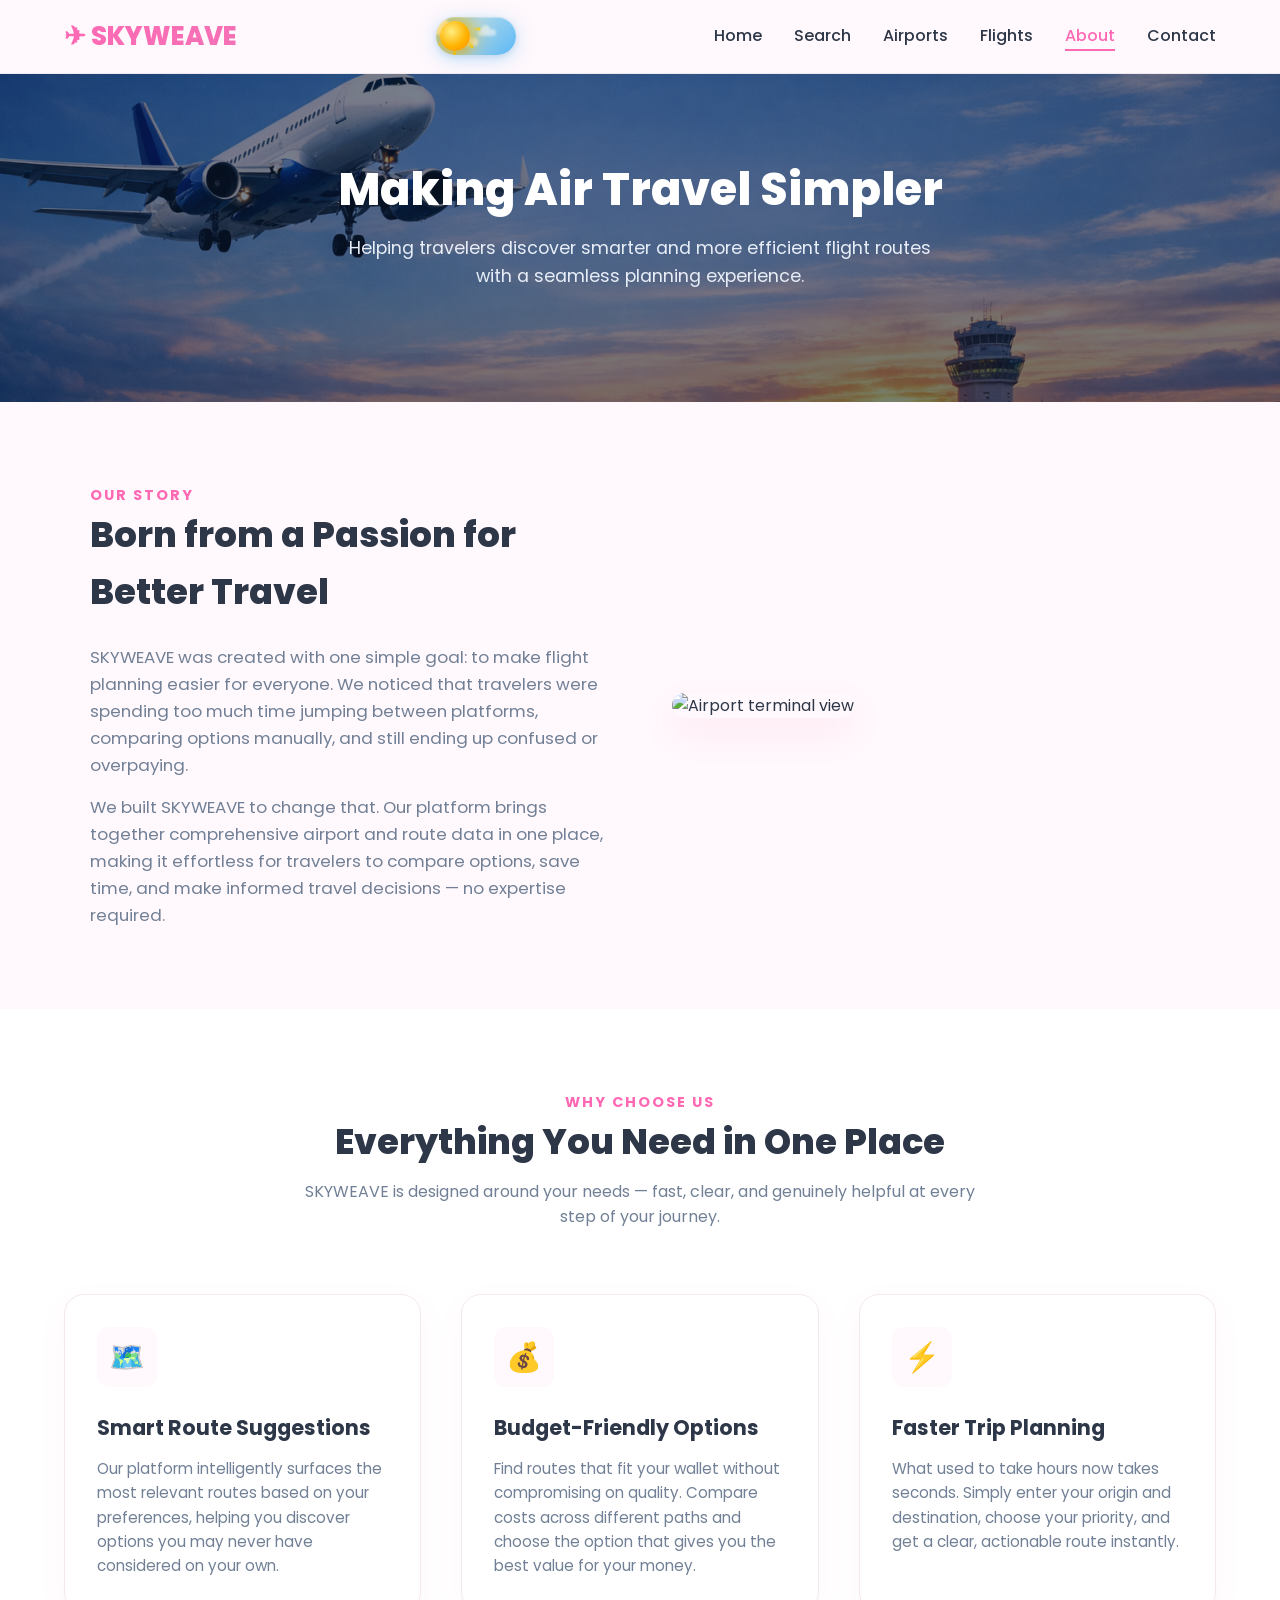
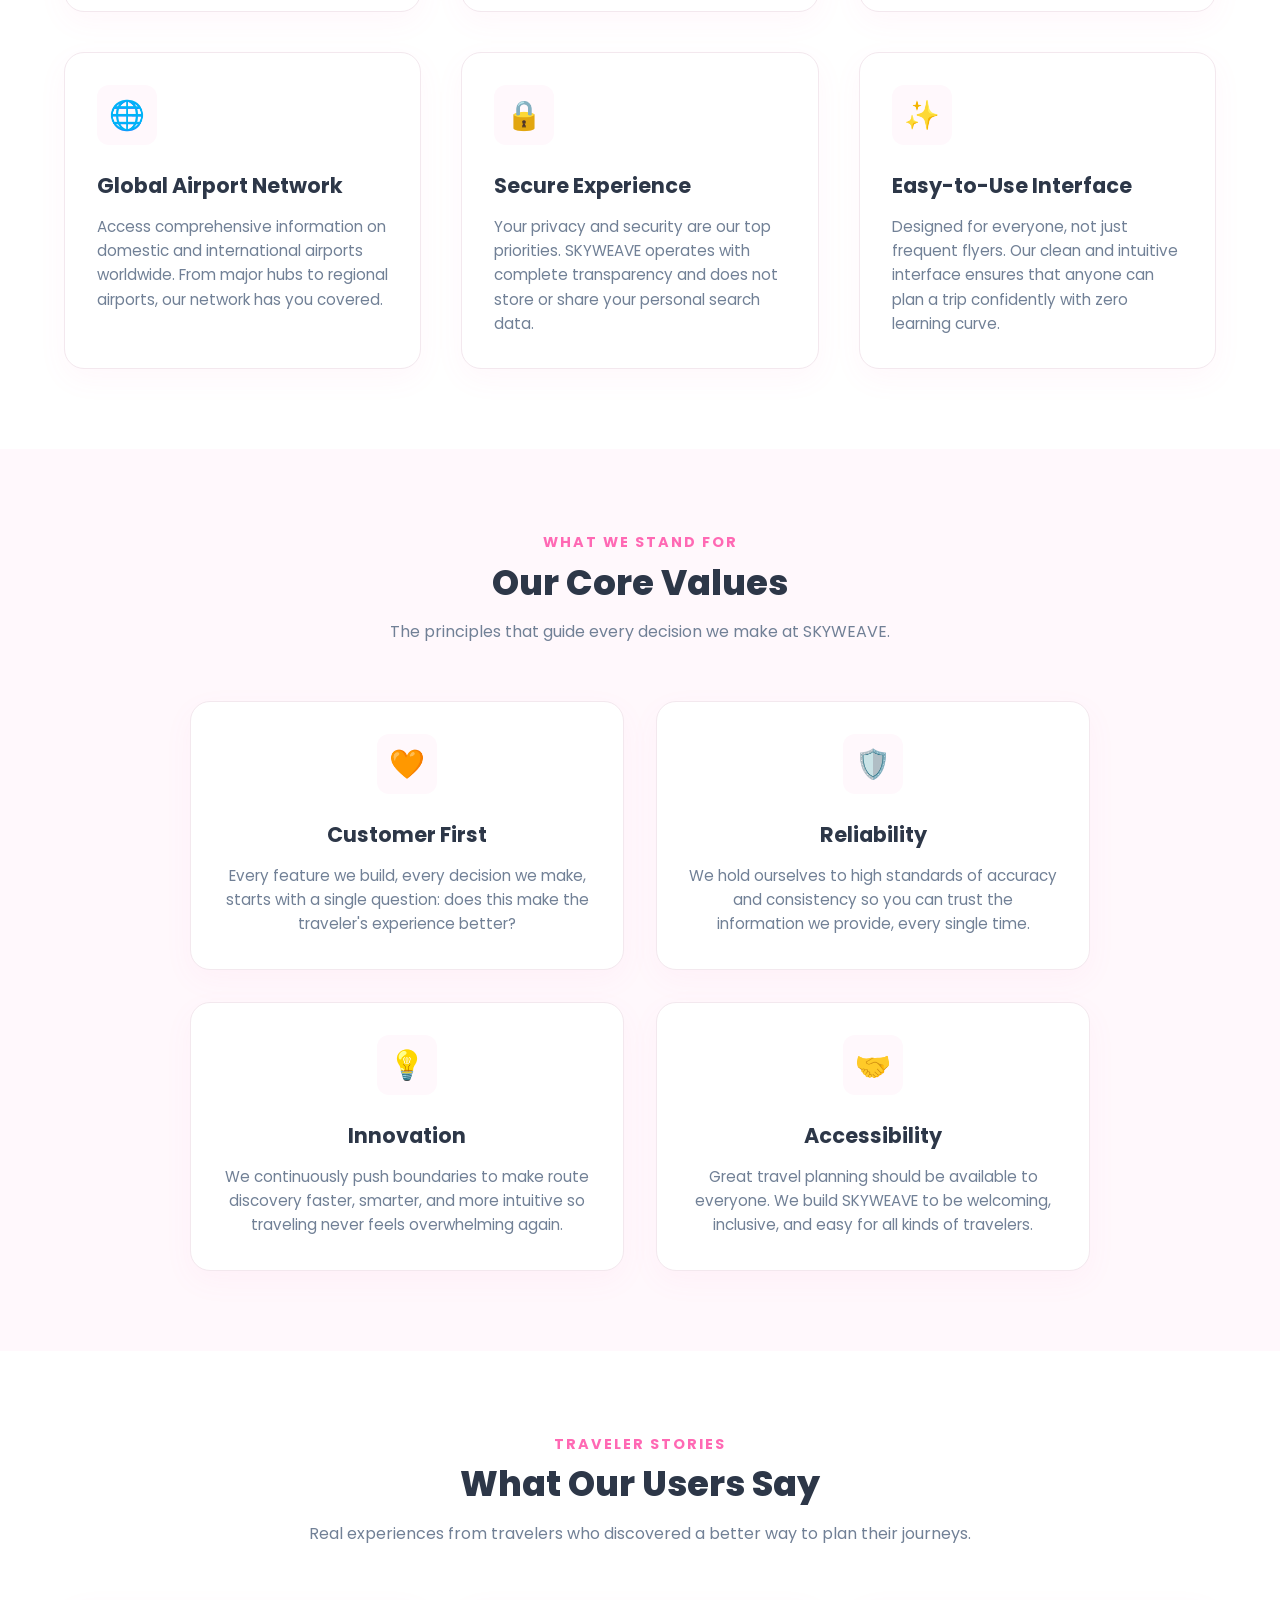
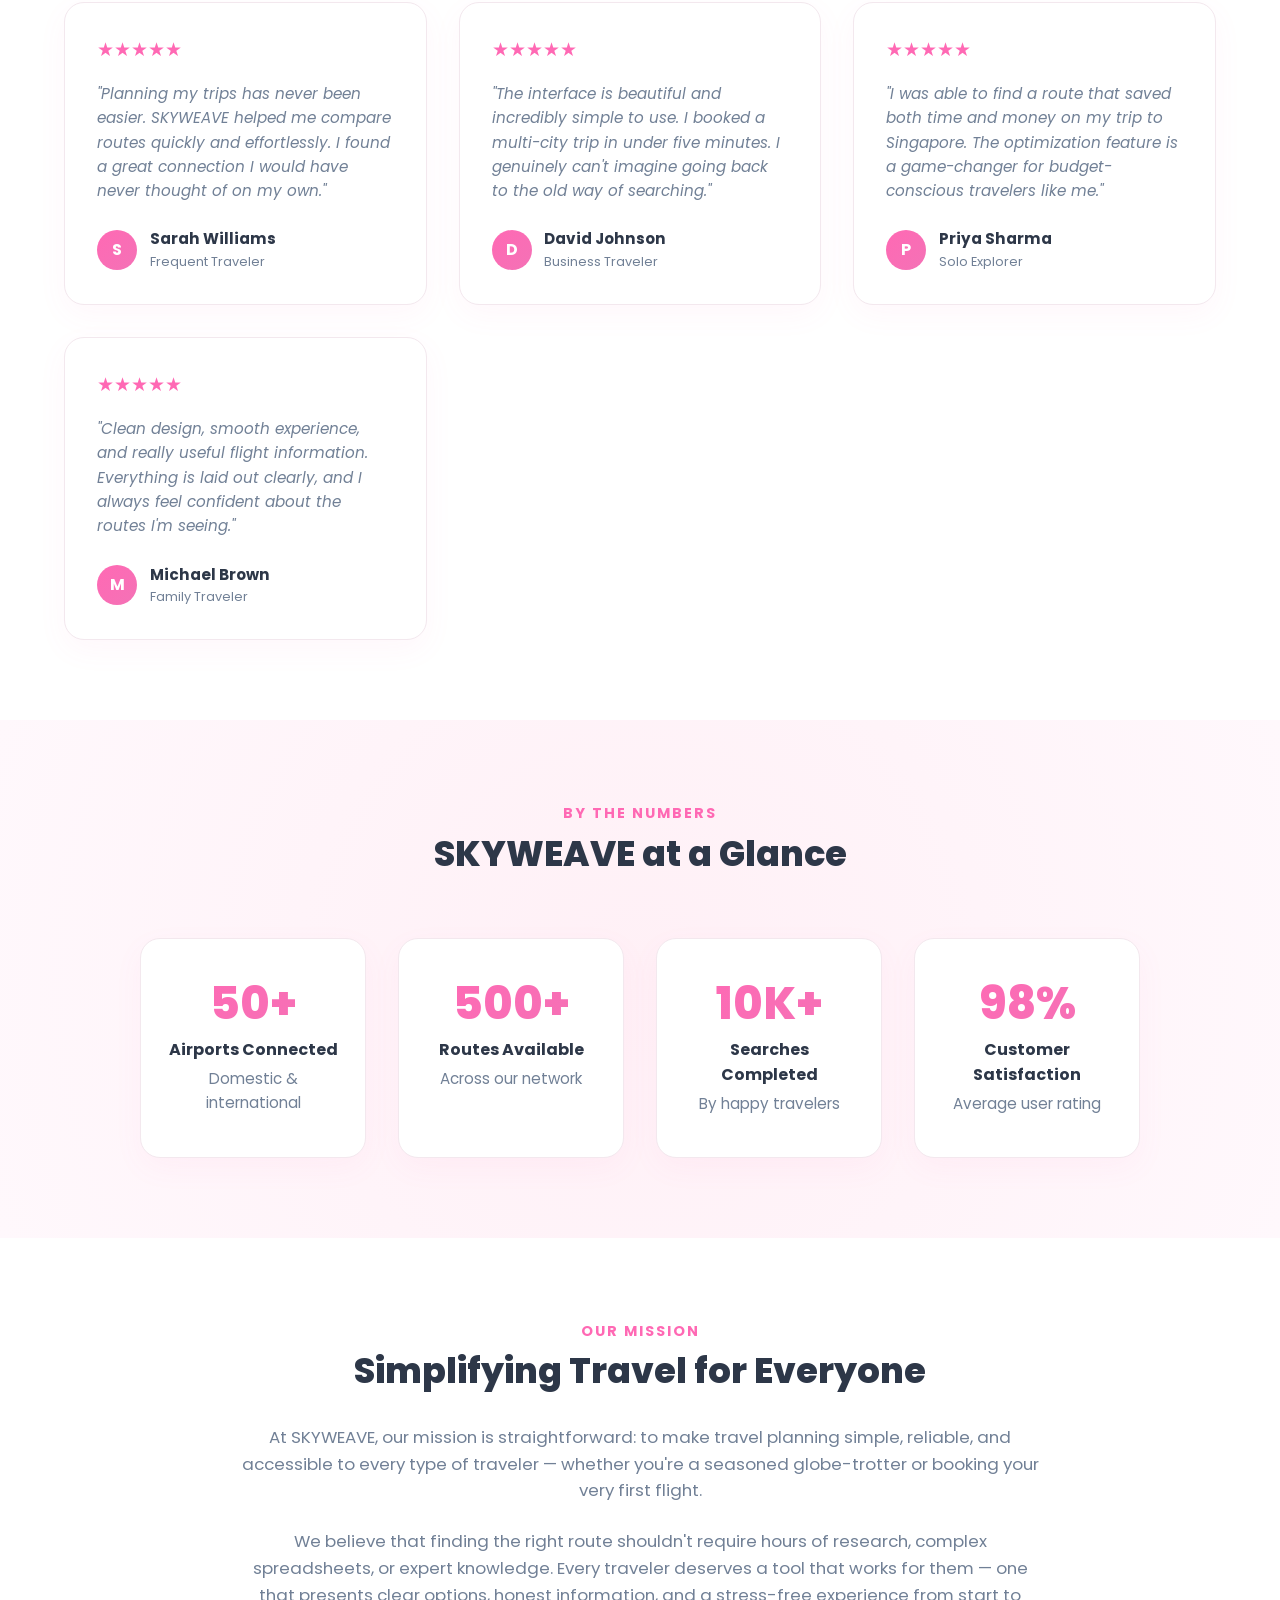
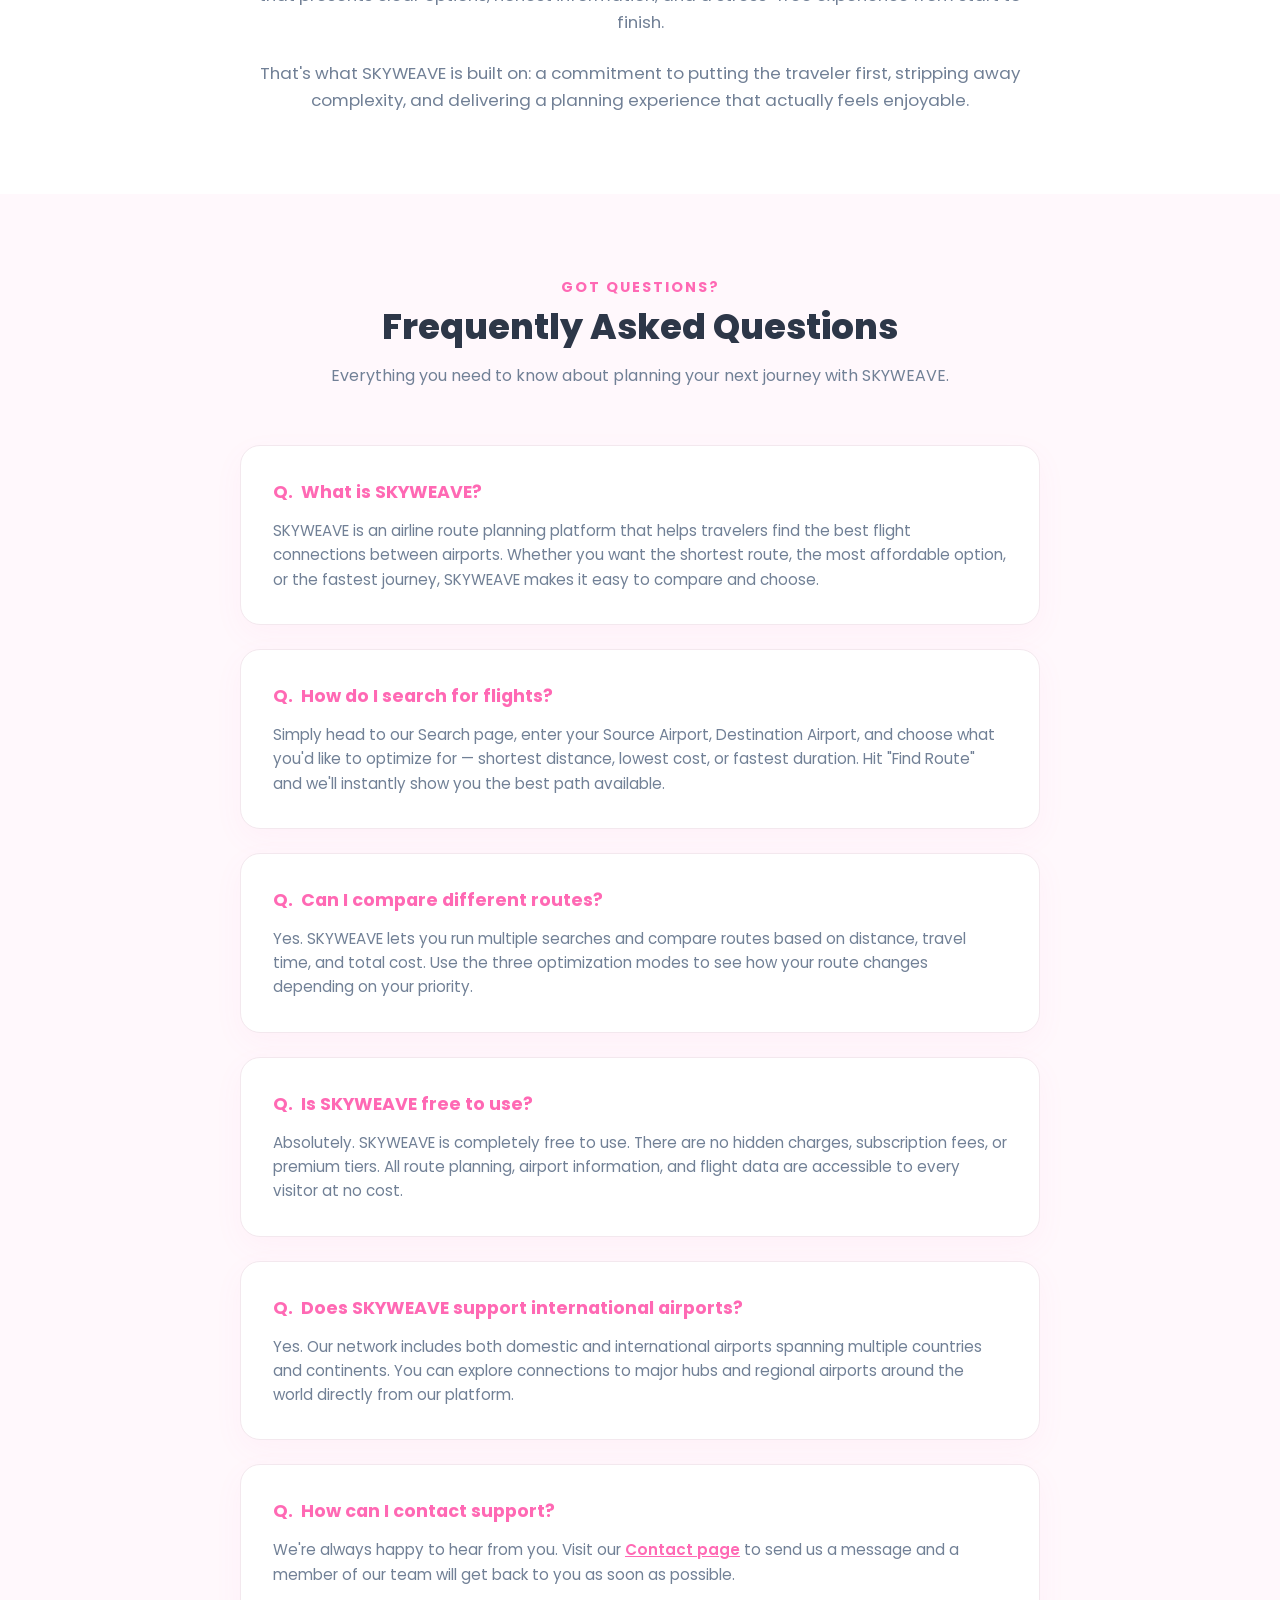
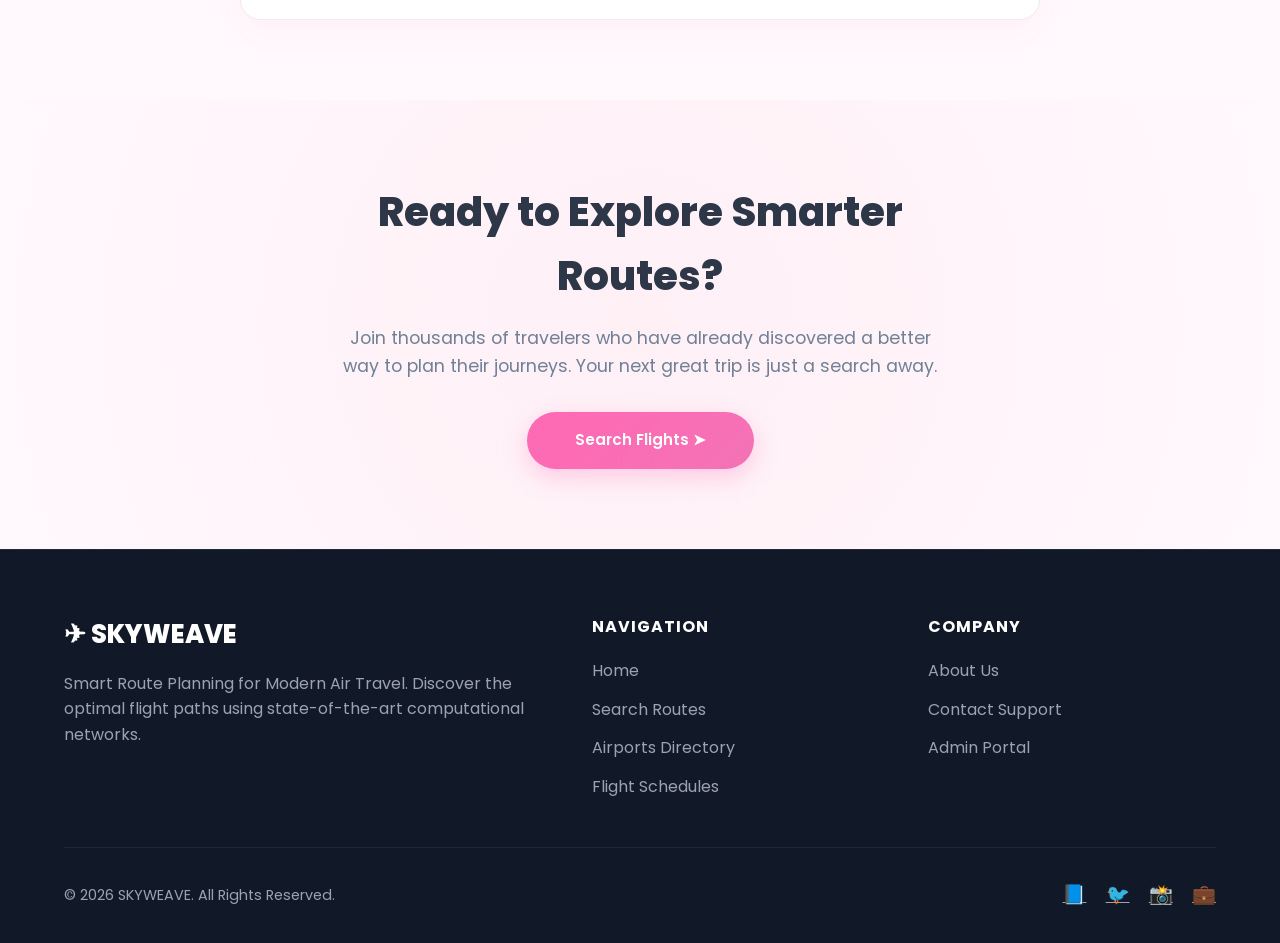
==== commit dc53d95a: "Enhance UI with new banners, theme improvements, and styling updates" ====
--- a/web/about.html
+++ b/web/about.html
@@ -26,10 +26,24 @@
     </nav>
 
     <!-- Header Banner -->
-    <header style="background: linear-gradient(135deg, rgba(255,105,180,0.1), rgba(244,114,182,0.15)), url('https://images.unsplash.com/photo-1534088568595-a066f410bcda?auto=format&fit=crop&w=1920&q=80') no-repeat center center; background-size: cover; padding: 5rem 5% 7rem 5%; text-align: center;">
-        <h1 style="font-size: 2.8rem; font-weight: 800; color: var(--text-color); margin-bottom: 0.5rem;">Making Air Travel Simpler</h1>
-        <p style="color: var(--text-muted); font-size: 1.1rem; max-width: 600px; margin: 0 auto;">Helping travelers discover smarter and more efficient flight routes with a seamless planning experience.</p>
-    </header>
+    
+    <header style="
+background:
+linear-gradient(rgba(8,27,51,0.55), rgba(8,27,51,0.55)),
+url('images/about.png') no-repeat center center;
+background-size: cover;
+background-position: center 40%;
+padding: 5rem 5% 7rem 5%;
+text-align:center;
+">
+    <h1 style="font-size:2.8rem;font-weight:800;color:white;margin-bottom:.5rem;">
+        Making Air Travel Simpler
+    </h1>
+
+    <p style="color:#E8EEF8;font-size:1.1rem;max-width:600px;margin:0 auto;">
+        Helping travelers discover smarter and more efficient flight routes with a seamless planning experience.
+    </p>
+</header>
 
     <!-- Our Story Section -->
     <section class="section">
--- a/web/css/style.css
+++ b/web/css/style.css
@@ -1249,22 +1249,345 @@
     }
 }
 
-/* Theme Toggle Button Styles */
-.btn-theme-toggle {
+/* ============================================================
+   PREMIUM SKY / SPACE THEME TOGGLE
+   ============================================================ */
+
+/* ── Wrapper ── */
+.sky-toggle-wrapper {
+    position: relative;
+    display: inline-flex;
+    align-items: center;
+    cursor: pointer;
+    outline: none;
+    border: none;
     background: none;
-    border: none;
-    font-size: 1.3rem;
-    cursor: pointer;
-    transition: var(--transition-smooth);
-    padding: 0.3rem;
-    outline: none;
-    display: inline-flex;
-    align-items: center;
-    justify-content: center;
-}
-
-.btn-theme-toggle:hover {
-    transform: scale(1.2) rotate(15deg);
+    user-select: none;
+    -webkit-tap-highlight-color: transparent;
+    flex-shrink: 0;
+}
+
+.sky-toggle-wrapper:focus-visible .sky-toggle-track {
+    box-shadow: 0 0 0 3px rgba(45, 156, 255, 0.5),
+                0 8px 32px rgba(126, 200, 255, 0.4);
+}
+
+/* ── Track (pill shape) ── */
+.sky-toggle-track {
+    position: relative;
+    width: 80px;
+    height: 38px;
+    border-radius: 50px;
+    overflow: hidden;
+    background: linear-gradient(135deg, #7EC8FF 0%, #a8d8f0 40%, #5bb8f5 100%);
+    box-shadow:
+        0 4px 18px rgba(126, 200, 255, 0.5),
+        0 2px 6px rgba(0,0,0,0.10),
+        inset 0 1px 0 rgba(255,255,255,0.35);
+    transition:
+        background 0.55s cubic-bezier(0.4, 0, 0.2, 1),
+        box-shadow 0.55s ease;
+}
+
+/* Track → dark state */
+.sky-toggle-wrapper.dark .sky-toggle-track {
+    background: linear-gradient(135deg, #071B2F 0%, #0B2447 50%, #0d2d5e 100%);
+    box-shadow:
+        0 4px 18px rgba(5, 20, 55, 0.7),
+        0 2px 6px rgba(0,0,0,0.4),
+        inset 0 1px 0 rgba(255,255,255,0.05);
+}
+
+/* ── Light-mode Clouds ── */
+.toggle-cloud {
+    position: absolute;
+    background: rgba(255,255,255,0.85);
+    border-radius: 50px;
+    pointer-events: none;
+    transition: opacity 0.45s ease;
+    filter: blur(1px);
+}
+.toggle-cloud::before {
+    content: '';
+    position: absolute;
+    background: rgba(255,255,255,0.9);
+    border-radius: 50%;
+}
+
+.toggle-cloud-1 {
+    width: 28px; height: 10px;
+    top: 8px; left: -5px;
+    animation: toggleCloudDrift1 6s ease-in-out infinite;
+}
+.toggle-cloud-1::before {
+    width: 14px; height: 14px;
+    top: -6px; left: 5px;
+}
+
+.toggle-cloud-2 {
+    width: 22px; height: 8px;
+    bottom: 9px; left: 20px;
+    animation: toggleCloudDrift2 8s ease-in-out infinite 1.5s;
+    opacity: 0.75;
+}
+.toggle-cloud-2::before {
+    width: 11px; height: 11px;
+    top: -5px; left: 4px;
+}
+
+.toggle-cloud-3 {
+    width: 18px; height: 7px;
+    top: 12px; left: 42px;
+    animation: toggleCloudDrift1 7s ease-in-out infinite 3s;
+    opacity: 0.6;
+}
+.toggle-cloud-3::before {
+    width: 9px; height: 9px;
+    top: -4px; left: 3px;
+}
+
+/* Clouds fade out in dark mode */
+.sky-toggle-wrapper.dark .toggle-cloud {
+    opacity: 0;
+}
+
+@keyframes toggleCloudDrift1 {
+    0%   { transform: translateX(0px);  }
+    50%  { transform: translateX(6px);  }
+    100% { transform: translateX(0px);  }
+}
+@keyframes toggleCloudDrift2 {
+    0%   { transform: translateX(0px);  }
+    50%  { transform: translateX(-5px); }
+    100% { transform: translateX(0px);  }
+}
+
+/* ── Dark-mode Stars ── */
+.toggle-stars {
+    position: absolute;
+    inset: 0;
+    pointer-events: none;
+}
+
+.t-star {
+    position: absolute;
+    background: #FFFFFF;
+    border-radius: 50%;
+    opacity: 0;
+    transition: opacity 0.5s ease;
+}
+
+/* Positions & sizes */
+.t-star-1 { width: 2px; height: 2px; top: 7px;  left: 10px; animation: starTwinkle 2.1s ease-in-out infinite; }
+.t-star-2 { width: 3px; height: 3px; top: 15px; left: 22px; animation: starTwinkle 1.7s ease-in-out infinite 0.4s; }
+.t-star-3 { width: 2px; height: 2px; top: 25px; left: 8px;  animation: starTwinkle 2.5s ease-in-out infinite 0.9s; }
+.t-star-4 { width: 2px; height: 2px; top: 6px;  left: 36px; animation: starTwinkle 1.9s ease-in-out infinite 0.2s; }
+.t-star-5 { width: 3px; height: 3px; top: 20px; left: 50px; animation: starTwinkle 2.3s ease-in-out infinite 1.1s; }
+.t-star-6 { width: 2px; height: 2px; top: 10px; left: 60px; animation: starTwinkle 1.6s ease-in-out infinite 0.6s; }
+.t-star-7 { width: 2px; height: 2px; top: 28px; left: 30px; animation: starTwinkle 2.0s ease-in-out infinite 1.4s; }
+.t-star-8 { width: 3px; height: 3px; top: 14px; left: 48px; animation: starTwinkle 1.8s ease-in-out infinite 0.3s; }
+
+/* Stars visible only in dark mode */
+.sky-toggle-wrapper.dark .t-star {
+    opacity: 1;
+}
+
+@keyframes starTwinkle {
+    0%, 100% { opacity: 0.3; transform: scale(1); }
+    50%       { opacity: 1;   transform: scale(1.5); }
+}
+
+/* ── Knob ── */
+.sky-toggle-knob {
+    position: absolute;
+    top: 4px;
+    left: 4px;
+    width: 30px;
+    height: 30px;
+    border-radius: 50%;
+    transition:
+        transform 0.55s cubic-bezier(0.34, 1.56, 0.64, 1), /* elastic bounce */
+        box-shadow 0.45s ease;
+    z-index: 10;
+}
+
+/* Knob slides right in dark mode */
+.sky-toggle-wrapper.dark .sky-toggle-knob {
+    transform: translateX(42px);
+}
+
+/* ── Sun ── */
+.knob-sun {
+    position: absolute;
+    inset: 0;
+    border-radius: 50%;
+    opacity: 1;
+    transition: opacity 0.3s ease 0.1s;
+    overflow: visible;
+}
+
+.sun-core {
+    position: absolute;
+    inset: 0;
+    border-radius: 50%;
+    background: radial-gradient(circle at 38% 35%, #FFED80 0%, #FFB300 55%, #FF8C00 100%);
+    box-shadow:
+        0 0 14px 4px rgba(255, 200, 0, 0.65),
+        0 0 30px 8px rgba(255, 160, 0, 0.30),
+        0 3px 10px rgba(0,0,0,0.2);
+    animation: sunPulse 2.5s ease-in-out infinite;
+}
+
+@keyframes sunPulse {
+    0%, 100% { box-shadow: 0 0 14px 4px rgba(255,200,0,0.65), 0 0 30px 8px rgba(255,160,0,0.30), 0 3px 10px rgba(0,0,0,0.2); }
+    50%       { box-shadow: 0 0 20px 7px rgba(255,200,0,0.80), 0 0 42px 14px rgba(255,160,0,0.40), 0 3px 10px rgba(0,0,0,0.2); }
+}
+
+/* Sun rays */
+.sun-ray {
+    position: absolute;
+    width: 3px;
+    height: 8px;
+    background: linear-gradient(to bottom, #FFD700, rgba(255,200,0,0));
+    border-radius: 3px;
+    left: 50%;
+    top: 50%;
+    transform-origin: center bottom;
+    margin-left: -1.5px;
+    margin-top: -15px;
+    animation: sunRayRotate 8s linear infinite;
+}
+.sun-ray-1 { transform: rotate(0deg)   translateY(-18px); }
+.sun-ray-2 { transform: rotate(45deg)  translateY(-18px); }
+.sun-ray-3 { transform: rotate(90deg)  translateY(-18px); }
+.sun-ray-4 { transform: rotate(135deg) translateY(-18px); }
+.sun-ray-5 { transform: rotate(180deg) translateY(-18px); }
+.sun-ray-6 { transform: rotate(225deg) translateY(-18px); }
+.sun-ray-7 { transform: rotate(270deg) translateY(-18px); }
+.sun-ray-8 { transform: rotate(315deg) translateY(-18px); }
+
+@keyframes sunRayRotate {
+    to { transform: rotate(360deg) translateY(-18px); }
+}
+/* Each ray needs its own rotation offset but still rotate */
+.sun-ray-1 { animation: sunSpin1 8s linear infinite; }
+.sun-ray-2 { animation: sunSpin2 8s linear infinite; }
+.sun-ray-3 { animation: sunSpin3 8s linear infinite; }
+.sun-ray-4 { animation: sunSpin4 8s linear infinite; }
+.sun-ray-5 { animation: sunSpin5 8s linear infinite; }
+.sun-ray-6 { animation: sunSpin6 8s linear infinite; }
+.sun-ray-7 { animation: sunSpin7 8s linear infinite; }
+.sun-ray-8 { animation: sunSpin8 8s linear infinite; }
+
+@keyframes sunSpin1 { from { transform: rotate(0deg)   translateY(-18px); } to { transform: rotate(360deg)   translateY(-18px); } }
+@keyframes sunSpin2 { from { transform: rotate(45deg)  translateY(-18px); } to { transform: rotate(405deg)  translateY(-18px); } }
+@keyframes sunSpin3 { from { transform: rotate(90deg)  translateY(-18px); } to { transform: rotate(450deg)  translateY(-18px); } }
+@keyframes sunSpin4 { from { transform: rotate(135deg) translateY(-18px); } to { transform: rotate(495deg) translateY(-18px); } }
+@keyframes sunSpin5 { from { transform: rotate(180deg) translateY(-18px); } to { transform: rotate(540deg) translateY(-18px); } }
+@keyframes sunSpin6 { from { transform: rotate(225deg) translateY(-18px); } to { transform: rotate(585deg) translateY(-18px); } }
+@keyframes sunSpin7 { from { transform: rotate(270deg) translateY(-18px); } to { transform: rotate(630deg) translateY(-18px); } }
+@keyframes sunSpin8 { from { transform: rotate(315deg) translateY(-18px); } to { transform: rotate(675deg) translateY(-18px); } }
+
+/* Sun hidden in dark mode */
+.sky-toggle-wrapper.dark .knob-sun {
+    opacity: 0;
+    transition: opacity 0.25s ease 0s;
+}
+
+/* ── Moon ── */
+.knob-moon {
+    position: absolute;
+    inset: 0;
+    border-radius: 50%;
+    opacity: 0;
+    transition: opacity 0.3s ease 0.2s;
+    overflow: hidden;
+}
+
+.moon-core {
+    position: absolute;
+    inset: 0;
+    border-radius: 50%;
+    background: radial-gradient(circle at 35% 30%, #FAFAFA 0%, #E8E8E8 50%, #C8C8C8 100%);
+    box-shadow:
+        0 0 16px 5px rgba(240, 240, 255, 0.6),
+        0 0 35px 10px rgba(200, 210, 255, 0.25),
+        inset -5px -3px 10px rgba(100, 100, 130, 0.35),
+        0 3px 10px rgba(0,0,0,0.35);
+    animation: moonGlow 3s ease-in-out infinite;
+}
+
+@keyframes moonGlow {
+    0%, 100% { box-shadow: 0 0 16px 5px rgba(240,240,255,0.6), 0 0 35px 10px rgba(200,210,255,0.25), inset -5px -3px 10px rgba(100,100,130,0.35), 0 3px 10px rgba(0,0,0,0.35); }
+    50%       { box-shadow: 0 0 22px 8px rgba(240,240,255,0.80), 0 0 50px 16px rgba(200,210,255,0.40), inset -5px -3px 10px rgba(100,100,130,0.35), 0 3px 10px rgba(0,0,0,0.35); }
+}
+
+/* Craters */
+.moon-crater {
+    position: absolute;
+    border-radius: 50%;
+    background: rgba(160, 160, 180, 0.45);
+    box-shadow: inset 1px 1px 2px rgba(80,80,100,0.5);
+}
+.moon-crater-1 { width: 7px;  height: 7px;  top: 6px;  left: 8px;  }
+.moon-crater-2 { width: 5px;  height: 5px;  top: 16px; left: 5px;  }
+.moon-crater-3 { width: 4px;  height: 4px;  top: 10px; left: 17px; }
+
+/* Moon visible in dark mode */
+.sky-toggle-wrapper.dark .knob-moon {
+    opacity: 1;
+}
+
+/* ── Page-wide theme transition ── */
+body,
+body * {
+    transition:
+        background-color 0.55s cubic-bezier(0.4, 0, 0.2, 1),
+        color            0.55s cubic-bezier(0.4, 0, 0.2, 1),
+        border-color     0.45s ease,
+        box-shadow       0.45s ease;
+}
+
+/* Prevent transition on images/svgs */
+body img,
+body video,
+body canvas {
+    transition: none !important;
+}
+
+/* ── Reduce motion support ── */
+@media (prefers-reduced-motion: reduce) {
+    .sky-toggle-knob,
+    .sky-toggle-track,
+    .sun-ray,
+    .toggle-cloud,
+    .t-star,
+    .sun-core,
+    .moon-core,
+    body, body * {
+        animation: none !important;
+        transition-duration: 0.01ms !important;
+    }
+}
+
+/* ── Responsive sizing ── */
+@media (max-width: 480px) {
+    .sky-toggle-track {
+        width: 68px;
+        height: 32px;
+    }
+    .sky-toggle-knob {
+        width: 24px;
+        height: 24px;
+        top: 4px;
+        left: 4px;
+    }
+    .sky-toggle-wrapper.dark .sky-toggle-knob {
+        transform: translateX(36px);
+    }
+    .moon-crater-1 { width: 5px; height: 5px; top: 4px; left: 5px; }
+    .moon-crater-2 { width: 4px; height: 4px; top: 12px; left: 4px; }
+    .moon-crater-3 { width: 3px; height: 3px; top: 8px; left: 13px; }
 }
 
 /* Dark Mode Deep Customizations */
